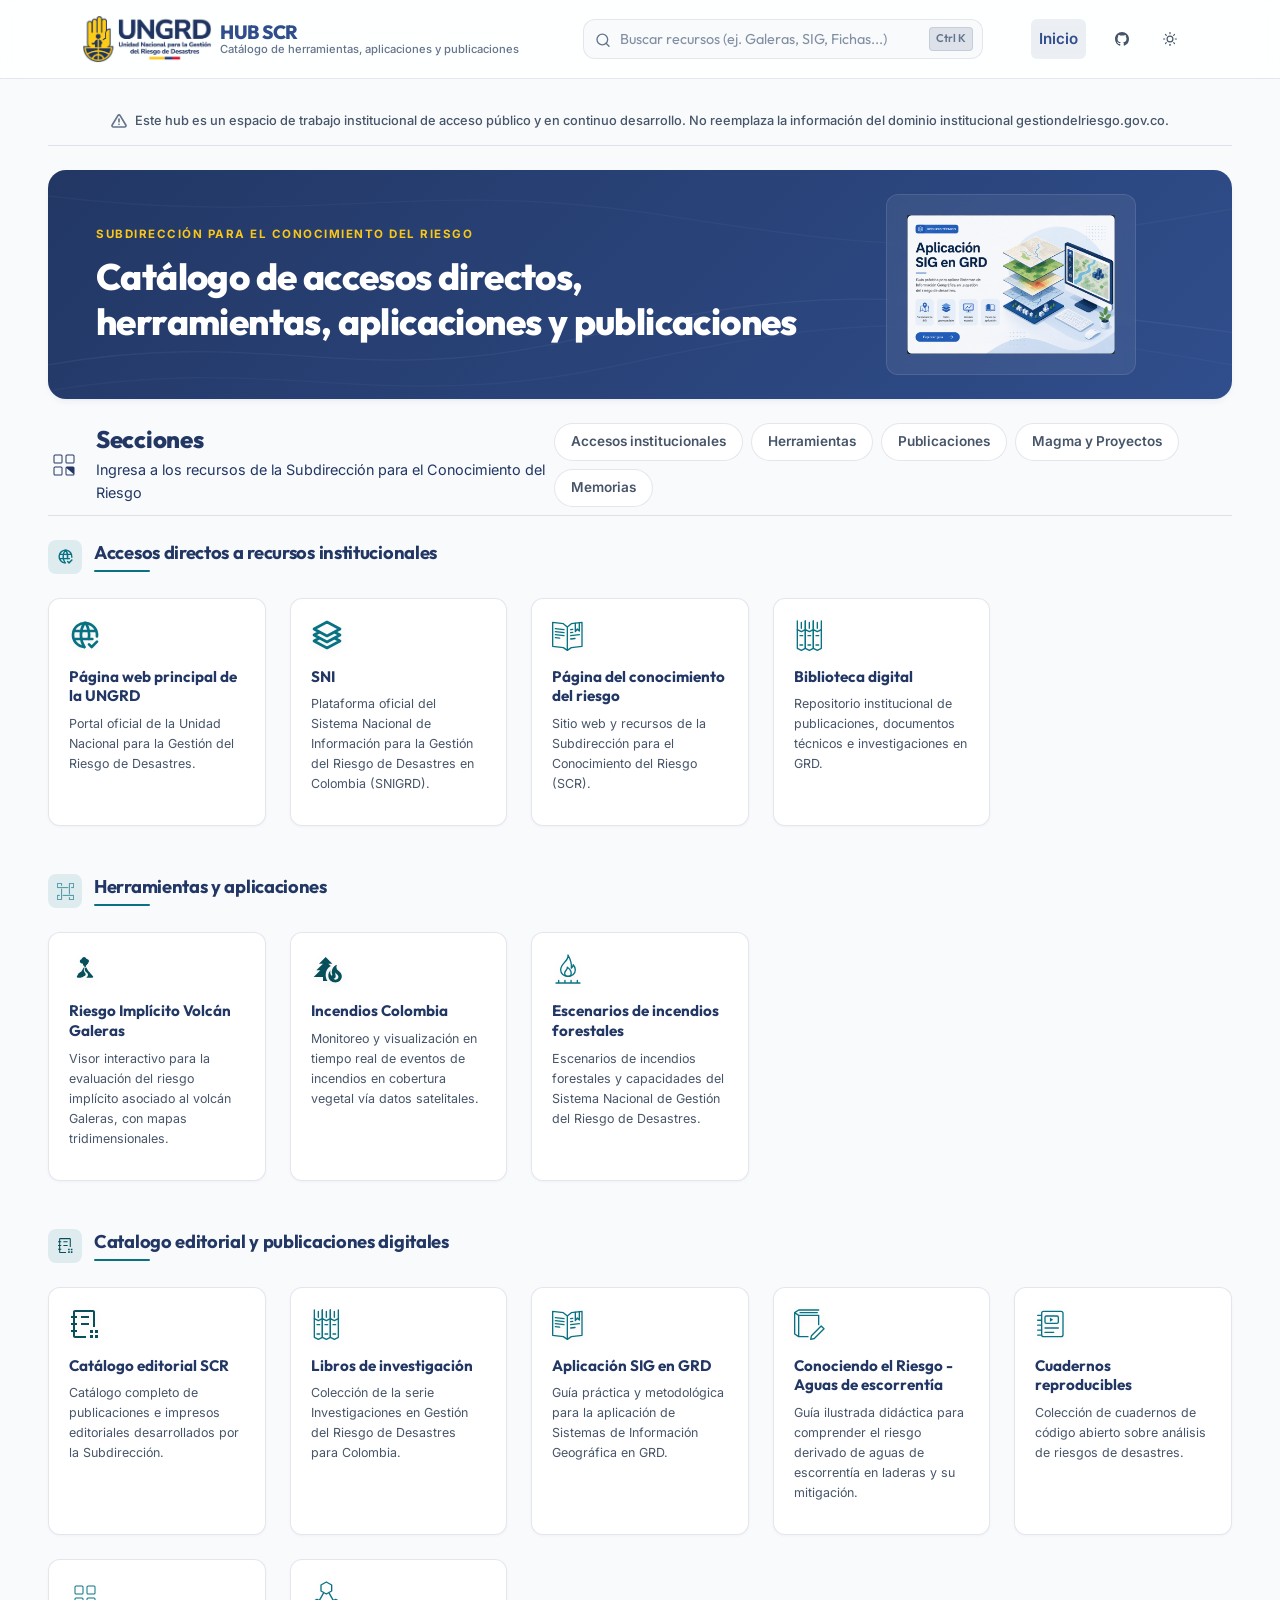
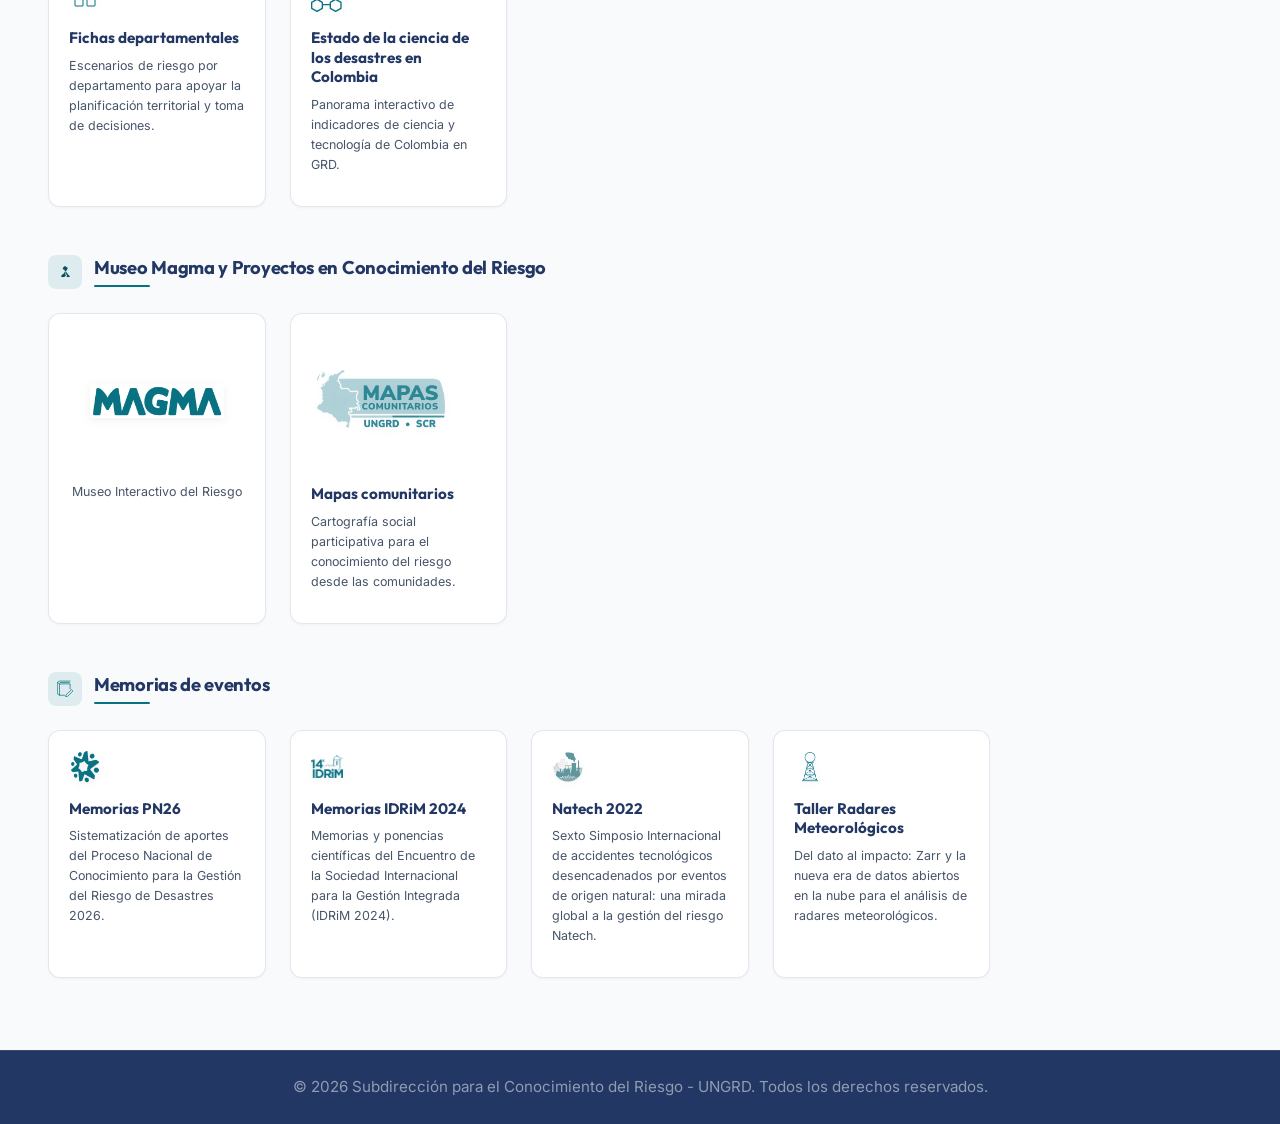
==== index.html @ 414abd1f "Agregar card de Escenarios de incendios forestales en Herramientas y aplicaciones Co-Authored-By: Cl" ====
<!DOCTYPE html>
<html lang="es" data-theme="light">

<head>
  <meta charset="UTF-8">
  <meta name="viewport" content="width=device-width, initial-scale=1.0">
  <meta http-equiv="X-UA-Compatible" content="ie=edge">

  <!-- Primary Meta Tags -->
  <title>HUB SCR - Repositorios y Herramientas digitales | UNGRD</title>
  <meta name="title" content="HUB SCR - Repositorios y Herramientas digitales | UNGRD">
  <meta name="description"
    content="Repositorios y Herramientas digitales para la Gestión del Riesgo de Desastres en Colombia. Investigaciones, herramientas geoespaciales, guías técnicas y memorias institucionales desarrolladas por la Subdirección para el Conocimiento del Riesgo.">
  <meta name="keywords"
    content="UNGRD, HUB SCR, Gestión del Riesgo, Colombia, SIG, Volcán Galeras, Incendios Colombia, Fichas Departamentales, Gestión del Riesgo de Desastres, Recursos Digitales">
  <meta name="author" content="Subdirección para el Conocimiento del Riesgo - UNGRD">
  <meta name="robots" content="index, follow">

  <!-- Open Graph / Facebook -->
  <meta property="og:type" content="website">
  <meta property="og:url" content="https://scr-ungrd.github.io/hub/">
  <meta property="og:title" content="HUB SCR - Repositorios y Herramientas digitales | UNGRD">
  <meta property="og:description"
    content="Sitio de acceso público destinado a la agrupación de repositorios de código, visores y herramientas digitales en constante evolución. Los recursos alojados en este directorio tienen un propósito estrictamente de apoyo informativo y técnico, y se encuentran en fase de desarrollo continuo por parte de la Subdirección.">
  <meta property="og:image" content="https://scr-ungrd.github.io/hub/assets/illustrations/investigaciones.png">
  <meta property="og:locale" content="es_CO">

  <!-- Twitter -->
  <meta property="twitter:card" content="summary_large_image">
  <meta property="twitter:url" content="https://scr-ungrd.github.io/hub/">
  <meta property="twitter:title" content="HUB SCR - Repositorios y Herramientas digitales | UNGRD">
  <meta property="twitter:description"
    content="Sitio de acceso público destinado a la agrupación de repositorios de código, visores y herramientas digitales en constante evolución. Los recursos alojados en este directorio tienen un propósito estrictamente de apoyo informativo y técnico, y se encuentran en fase de desarrollo continuo por parte de la Subdirección.">
  <meta property="twitter:image" content="https://scr-ungrd.github.io/hub/assets/illustrations/investigaciones.png">

  <!-- Favicons -->
  <link rel="icon" type="image/png" href="assets/logos/mano_ungrd.png">
  <link rel="apple-touch-icon" href="assets/logos/mano_ungrd.png">

  <!-- Fonts (Google Fonts) -->
  <link rel="preconnect" href="https://fonts.googleapis.com">
  <link rel="preconnect" href="https://fonts.gstatic.com" crossorigin>
  <link
    href="https://fonts.googleapis.com/css2?family=Outfit:wght@300;400;500;600;700;800;900&family=Inter:wght@300;400;500;600;700&display=swap"
    rel="stylesheet">

  <!-- Bootstrap 5.3 CSS -->
  <link href="https://cdn.jsdelivr.net/npm/bootstrap@5.3.3/dist/css/bootstrap.min.css" rel="stylesheet"
    integrity="sha384-QWTKZyjpPEjISv5WaRU9OFeRpok6YctnYmDr5pNlyT2bRjXh0JMhjY6hW+ALEwIH" crossorigin="anonymous">

  <!-- Custom CSS Modules -->
  <link rel="stylesheet" href="css/variables.css">
  <link rel="stylesheet" href="css/style.css">
  <link rel="stylesheet" href="css/animations.css">
</head>

<body>

  <!-- Skip Link for Keyboard Accessibility (WCAG 2.4.1) -->
  <a href="#main-content" class="skip-link">Saltar al contenido principal</a>

  <!-- Header (GitBook Inspired) -->
  <header class="navbar navbar-expand-lg sticky-top main-header" role="banner">
    <div class="container">
      <!-- Brand Logo & Titles -->
      <a class="navbar-brand d-flex align-items-center me-3" href="#" aria-label="Inicio HUB SCR UNGRD">
        <img src="assets/logos/Logo-UNGRD.png" alt="Logotipo Oficial UNGRD" class="header-logo me-2" loading="eager">
        <div class="brand-text d-none d-sm-block">
          <span class="hub-title d-block">HUB SCR</span>
          <span class="hub-subtitle d-block">Catálogo de herramientas, aplicaciones y publicaciones</span>
        </div>
      </a>

      <!-- Center Search Bar (Always visible on Desktop) -->
      <div class="header-search-wrapper d-none d-md-flex flex-grow-1 mx-lg-5 mx-3">
        <form class="w-100" role="search" onsubmit="event.preventDefault();">
          <div class="position-relative">
            <span class="search-icon-placeholder" aria-hidden="true">
              <svg width="16" height="16" viewBox="0 0 24 24" fill="none" stroke="currentColor" stroke-width="2"
                stroke-linecap="round" stroke-linejoin="round">
                <circle cx="11" cy="11" r="8"></circle>
                <line x1="21" y1="21" x2="16.65" y2="16.65"></line>
              </svg>
            </span>
            <input type="search" id="search-input" class="form-control search-input search-input-focus"
              placeholder="Buscar recursos (ej. Galeras, SIG, Fichas...)" aria-label="Buscar recursos en el Hub">
            <span class="search-kbd-shortcut d-none d-lg-inline-block" aria-hidden="true">Ctrl K</span>
          </div>
        </form>
      </div>

      <!-- Right Controls & Navigation Toggle -->
      <div class="d-flex align-items-center ms-auto">
        <!-- Navigation Links -->
        <nav class="d-none d-lg-flex me-3" aria-label="Navegación principal">
          <ul class="navbar-nav flex-row gap-3">
            <li class="nav-item">
              <a class="nav-link active-link" href="#" aria-current="page">Inicio</a>
            </li>
          </ul>
        </nav>

        <!-- GitHub Repository Link -->
        <a class="btn btn-header-icon me-2" href="https://github.com/scr-ungrd/hub" target="_blank" rel="noopener"
          aria-label="Ver repositorio en GitHub">
          <svg width="20" height="20" viewBox="0 0 16 16" fill="currentColor">
            <path
              d="M8 0C3.58 0 0 3.58 0 8c0 3.54 2.29 6.53 5.47 7.59.4.07.55-.17.55-.38 0-.19-.01-.82-.01-1.49-2.01.37-2.53-.49-2.69-.94-.09-.23-.48-.94-.82-1.13-.28-.15-.68-.52-.01-.53.63-.01 1.08.58 1.23.82.72 1.21 1.87.87 2.33.66.07-.52.28-.87.51-1.07-1.78-.2-3.64-.89-3.64-3.95 0-.87.31-1.59.82-2.15-.08-.2-.36-1.02.08-2.12 0 0 .67-.21 2.2.82.64-.18 1.32-.27 2-.27.68 0 1.36.09 2 .27 1.53-1.04 2.2-.82 2.2-.82.44 1.1.16 1.92.08 2.12.51.56.82 1.27.82 2.15 0 3.07-1.87 3.75-3.65 3.95.29.25.54.73.54 1.48 0 1.07-.01 1.93-.01 2.2 0 .21.15.46.55.38A8.013 8.013 0 0 0 16 8c0-4.42-3.58-8-8-8z">
            </path>
          </svg>
        </a>

        <!-- Dark Mode Toggle -->
        <button class="btn btn-header-icon me-2" id="theme-toggle-btn" aria-label="Cambiar tema de color">
          <!-- Light Mode Icon (Sun) -->
          <svg width="20" height="20" viewBox="0 0 24 24" fill="none" stroke="currentColor" stroke-width="2"
            stroke-linecap="round" stroke-linejoin="round" class="theme-icon-sun">
            <circle cx="12" cy="12" r="5"></circle>
            <line x1="12" y1="1" x2="12" y2="3"></line>
            <line x1="12" y1="21" x2="12" y2="23"></line>
            <line x1="4.22" y1="4.22" x2="5.64" y2="5.64"></line>
            <line x1="18.36" y1="18.36" x2="19.78" y2="19.78"></line>
            <line x1="1" y1="12" x2="3" y2="12"></line>
            <line x1="21" y1="12" x2="23" y2="12"></line>
            <line x1="4.22" y1="19.78" x2="5.64" y2="18.36"></line>
            <line x1="18.36" y1="5.64" x2="19.78" y2="4.22"></line>
          </svg>
          <!-- Dark Mode Icon (Moon) -->
          <svg width="20" height="20" viewBox="0 0 24 24" fill="none" stroke="currentColor" stroke-width="2"
            stroke-linecap="round" stroke-linejoin="round" class="theme-icon-moon d-none">
            <path d="M21 12.79A9 9 0 1 1 11.21 3 7 7 0 0 0 21 12.79z"></path>
          </svg>
        </button>

        <!-- Search button for mobile -->
        <button class="btn btn-header-icon d-md-none me-2" id="mobile-search-btn" aria-label="Buscar en el sitio">
          <svg width="20" height="20" viewBox="0 0 24 24" fill="none" stroke="currentColor" stroke-width="2"
            stroke-linecap="round" stroke-linejoin="round">
            <circle cx="11" cy="11" r="8"></circle>
            <line x1="21" y1="21" x2="16.65" y2="16.65"></line>
          </svg>
        </button>
      </div>
    </div>

    <!-- Mobile Search Dropdown Form (Expandable) -->
    <div class="w-100 d-md-none p-2 border-top bg-card shadow-sm mobile-search-container d-none" id="mobile-search-bar">
      <form role="search" onsubmit="event.preventDefault();">
        <div class="position-relative">
          <input type="search" id="search-input-mobile" class="form-control" placeholder="Buscar recursos..."
            aria-label="Buscar recursos en el Hub (móvil)">
        </div>
      </form>
    </div>
  </header>

  <!-- Main Content -->
  <main id="main-content" class="container-fluid py-4 px-md-5 px-3" role="main">

    <!-- Top Warning Disclaimer Alert (Single sentence at top) -->
    <div class="alert alert-warning-top animate-fade-in mb-4" role="region"
      aria-label="Aviso de desarrollo institucional">
      <div class="d-flex align-items-center justify-content-center text-center">
        <svg class="me-2 flex-shrink-0" width="16" height="16" viewBox="0 0 24 24" fill="none"
          stroke="currentColor" stroke-width="2.5" stroke-linecap="round" stroke-linejoin="round">
          <path d="M10.29 3.86L1.82 18a2 2 0 0 0 1.71 3h16.94a2 2 0 0 0 1.71-3L13.71 3.86a2 2 0 0 0-3.42 0z"></path>
          <line x1="12" y1="9" x2="12" y2="13"></line>
          <line x1="12" y1="17" x2="12.01" y2="17"></line>
        </svg>
        <span>Este hub es un espacio de trabajo institucional de acceso público y en continuo desarrollo. No reemplaza la información del dominio institucional gestiondelriesgo.gov.co.</span>
      </div>
    </div>

    <!-- Hero Banner Section -->
    <section class="hero-banner animate-fade-in" aria-labelledby="hero-title">
      <svg class="hero-pattern" viewBox="0 0 1344 352" preserveAspectRatio="none" xmlns="http://www.w3.org/2000/svg" aria-hidden="true">
        <path d="M0 300 C 250 240, 350 340, 600 260 S 950 180, 1344 250" stroke="rgba(255,255,255,0.10)" stroke-width="2" fill="none"/>
        <path d="M0 340 C 260 280, 380 380, 650 300 S 1000 220, 1344 300" stroke="rgba(255,255,255,0.07)" stroke-width="2" fill="none"/>
        <path d="M0 40 C 300 90, 420 10, 700 70 S 1050 130, 1344 60" stroke="rgba(255,255,255,0.07)" stroke-width="2" fill="none"/>
      </svg>
      <div class="row align-items-center py-4 px-3 px-md-5">
        <div class="col-lg-8 col-md-12 text-white">
          <p class="hero-eyebrow">Subdirección para el Conocimiento del Riesgo</p>
          <h1 class="hero-title" id="hero-title">Catálogo de accesos directos, herramientas, aplicaciones y publicaciones</h1>
        </div>
        <div class="col-lg-4 d-none d-lg-flex justify-content-center">
          <div class="hero-ill-container">
            <img src="assets/illustrations/sig.png" alt="Representación de Capas de Información Geográfica"
              class="hero-ill img-fluid" loading="eager">
          </div>
        </div>
      </div>
    </section>

    <!-- Search Status Alert (Shows when filtering results) -->
    <section aria-live="polite" id="search-status-section" class="mt-4 d-none">
      <div class="alert alert-info d-flex align-items-center justify-content-between" role="status">
        <span id="search-results-text">Buscando recursos...</span>
        <button class="btn btn-sm btn-outline-secondary" id="btn-clear-search">Limpiar búsqueda</button>
      </div>
    </section>

    <!-- Main Modules Section (SNI Inspired Layout) -->
    <section class="resource-section animate-fade-in delay-100 mt-4" id="modulos" aria-labelledby="sec-modulos-title">

      <!-- Section Header -->
      <div class="d-flex flex-column flex-md-row align-items-md-center justify-content-between mb-4 pb-2 border-bottom">
        <div class="d-flex align-items-center mb-3 mb-md-0">
          <span class="section-icon-badge text-primary-color me-3" aria-hidden="true">
            <svg width="32" height="32" viewBox="0 0 256 256" fill="currentColor">
              <path
                d="M104 44H56a12 12 0 0 0-12 12v48a12 12 0 0 0 12 12h48a12 12 0 0 0 12-12V56a12 12 0 0 0-12-12Zm4 60a4 4 0 0 1-4 4H56a4 4 0 0 1-4-4V56a4 4 0 0 1 4-4h48a4 4 0 0 1 4 4Zm92-60h-48a12 12 0 0 0-12 12v48a12 12 0 0 0 12 12h48a12 12 0 0 0 12-12V56a12 12 0 0 0-12-12Zm4 60a4 4 0 0 1-4 4h-48a4 4 0 0 1-4-4V56a4 4 0 0 1 4-4h48a4 4 0 0 1 4 4Zm-100 36H56a12 12 0 0 0-12 12v48a12 12 0 0 0 12 12h48a12 12 0 0 0 12-12v-48a12 12 0 0 0-12-12Zm4 60a4 4 0 0 1-4 4H56a4 4 0 0 1-4-4v-48a4 4 0 0 1 4-4h48a4 4 0 0 1 4 4Zm92-60h-48a12 12 0 0 0-12 12v48a12 12 0 0 0 12 12h48a12 12 0 0 0 12-12v-48a12 12 0 0 0-12-12Zm4 60a4 4 0 0 1-4 4h-48a4 4 0 0 1-4-4v-48a4 4 0 0 1 4 4Z" />
            </svg>
          </span>
          <div>
            <h2 class="section-title h4 mb-1" id="sec-modulos-title">Secciones</h2>
            <p class="section-description mb-0">Ingresa a los recursos de la Subdirección para el
              Conocimiento del Riesgo</p>
          </div>
        </div>

        <!-- Category Filter Pills -->
        <div class="filter-container" role="tablist" aria-label="Filtrar por categoría">
          <button class="filter-btn" data-filter="accesos" role="tab" aria-selected="false">Accesos institucionales</button>
          <button class="filter-btn" data-filter="herramientas" role="tab" aria-selected="false">Herramientas</button>
          <button class="filter-btn" data-filter="publicaciones" role="tab" aria-selected="false">Publicaciones</button>
          <button class="filter-btn" data-filter="magma" role="tab" aria-selected="false">Magma y Proyectos</button>
          <button class="filter-btn" data-filter="memorias" role="tab" aria-selected="false">Memorias</button>
        </div>
      </div>

      <!-- CATEGORY 1: Accesos directos a recursos institucionales -->
      <div class="category-block mb-5" data-category-block="accesos">
        <div class="category-header mb-4">
          <div class="category-icon-badge">
            <img src="assets/svg/world-check.svg" alt="" width="17" height="17">
          </div>
          <div>
            <h3 class="category-title h4 mb-0">Accesos directos a recursos institucionales</h3>
            <div class="category-divider-line"></div>
          </div>
        </div>
        <div class="row g-4 row-cols-1 row-cols-md-3 row-cols-lg-4 row-cols-xl-5">

          <!-- CARD: Web Principal UNGRD -->
          <div class="col resource-card-item" data-category="accesos"
            data-search-terms="pagina web principal ungrd portal oficial unidad nacional gestion del riesgo desastres colombia">
            <a class="resource-card" href="https://portal.gestiondelriesgo.gov.co" target="_blank" rel="noopener" aria-label="Ingresar al portal web de la UNGRD en una nueva pestaña">
              <div class="card-icon-centered">
                <img src="assets/svg/world-check.svg" alt="Ícono Página web principal de la UNGRD" class="card-svg-icon"
                  loading="lazy">
              </div>
              <div class="card-body-content">
                <h4 class="card-resource-title">Página web principal de la UNGRD</h4>
                <p class="card-resource-text">
                  Portal oficial de la Unidad Nacional para la Gestión del Riesgo de Desastres.
                </p>
              </div>
            </a>
          </div>

          <!-- CARD: SNI -->
          <div class="col resource-card-item" data-category="accesos"
            data-search-terms="sni sistema nacional informacion gestion del riesgo ungrd portal oficial snigrd">
            <a class="resource-card" href="https://sni.gestiondelriesgo.gov.co" target="_blank" rel="noopener" aria-label="Ingresar al portal oficial SNI en una nueva pestaña">
              <div class="card-icon-centered">
                <img src="assets/svg/square-3-stack-3d.svg" alt="Ícono Sistema Nacional SNI" class="card-svg-icon"
                  loading="lazy">
              </div>
              <div class="card-body-content">
                <h4 class="card-resource-title">SNI</h4>
                <p class="card-resource-text">
                  Plataforma oficial del Sistema Nacional de Información para la Gestión del Riesgo de Desastres en
                  Colombia (SNIGRD).
                </p>
              </div>
            </a>
          </div>

          <!-- CARD: Página Subdirección para el Conocimiento del Riesgo -->
          <div class="col resource-card-item" data-category="accesos"
            data-search-terms="pagina del conocimiento del riesgo subdireccion scr ungrd portal google sites inicio">
            <a class="resource-card" href="https://sites.google.com/gestiondelriesgo.gov.co/scr/inicio" target="_blank" rel="noopener" aria-label="Ingresar a la página del Conocimiento del Riesgo en una nueva pestaña">
              <div class="card-icon-centered">
                <img src="assets/svg/book-open-bookmark-3.svg" alt="Ícono Página web de la Subdirección para el Conocimiento del Riesgo"
                  class="card-svg-icon" loading="lazy">
              </div>
              <div class="card-body-content">
                <h4 class="card-resource-title">Página del conocimiento del riesgo</h4>
                <p class="card-resource-text">
                  Sitio web y recursos de la Subdirección para el Conocimiento del Riesgo (SCR).
                </p>
              </div>
            </a>
          </div>

          <!-- CARD: Biblioteca digital UNGRD -->
          <div class="col resource-card-item" data-category="accesos"
            data-search-terms="biblioteca digital repositorio ungrd publicaciones documentos tecnicos investigaciones">
            <a class="resource-card" href="http://repositorio.gestiondelriesgo.gov.co" target="_blank" rel="noopener" aria-label="Ingresar a la Biblioteca Digital en una nueva pestaña">
              <div class="card-icon-centered">
                <img src="assets/svg/book-encyclopedia-1.svg" alt="Ícono Biblioteca digital" class="card-svg-icon"
                  loading="lazy">
              </div>
              <div class="card-body-content">
                <h4 class="card-resource-title">Biblioteca digital</h4>
                <p class="card-resource-text">
                  Repositorio institucional de publicaciones, documentos técnicos e investigaciones en GRD.
                </p>
              </div>
            </a>
          </div>

        </div>
      </div>

      <!-- CATEGORY 2: Herramientas y aplicaciones -->
      <div class="category-block mb-5" data-category-block="herramientas">
        <div class="category-header mb-4">
          <div class="category-icon-badge">
            <img src="assets/svg/command-2.svg" alt="" width="17" height="17">
          </div>
          <div>
            <h3 class="category-title h4 mb-0">Herramientas y aplicaciones</h3>
            <div class="category-divider-line"></div>
          </div>
        </div>
        <div class="row g-4 row-cols-1 row-cols-md-3 row-cols-lg-4 row-cols-xl-5">

          <!-- CARD: Riesgos de los volcanes -->
          <div class="col resource-card-item" data-category="herramientas"
            data-search-terms="riesgos de los volcanes galeras volcan riesgo implicito visor geografico mapas 3d">
            <a class="resource-card" href="https://scr-ungrd.github.io/visor-riesgoimplicito-volcangaleras/" target="_blank" rel="noopener" aria-label="Abrir visor de Riesgo Implícito Volcán Galeras en una nueva pestaña">
              <div class="card-icon-centered">
                <img src="assets/svg/volcano.svg" alt="Ícono Riesgos de los volcanes" class="card-svg-icon"
                  loading="lazy">
              </div>
              <div class="card-body-content">
                <h4 class="card-resource-title">Riesgo Implícito Volcán Galeras</h4>
                <p class="card-resource-text">
                  Visor interactivo para la evaluación del riesgo implícito asociado al volcán Galeras, con mapas
                  tridimensionales.
                </p>
              </div>
            </a>
          </div>

          <!-- CARD: Incendios -->
          <div class="col resource-card-item" data-category="herramientas"
            data-search-terms="incendios colombia monitoreo focos termicos cobertura vegetal satelital active fire wfs">
            <a class="resource-card" href="https://incendios-colombia-wfs.streamlit.app/" target="_blank" rel="noopener" aria-label="Abrir aplicación de Monitoreo de Incendios en una nueva pestaña">
              <div class="card-icon-centered">
                <img src="assets/svg/pine-tree-fire.svg" alt="Ícono Incendios Colombia" class="card-svg-icon"
                  loading="lazy">
              </div>
              <div class="card-body-content">
                <h4 class="card-resource-title">Incendios Colombia</h4>
                <p class="card-resource-text">
                  Monitoreo y visualización en tiempo real de eventos de incendios en cobertura vegetal vía datos
                  satelitales.
                </p>
              </div>
            </a>
          </div>

          <!-- CARD: Escenarios de incendios forestales -->
          <div class="col resource-card-item" data-category="herramientas"
            data-search-terms="escenarios incendios forestales capacidades sngrd amenaza nivel de riesgo municipios fenomeno el nino cobertura vegetal visor">
            <a class="resource-card" href="https://scr-ungrd.github.io/escenarios-incendios-sngrd/" target="_blank" rel="noopener" aria-label="Abrir Escenarios de incendios forestales y capacidades del SNGRD en una nueva pestaña">
              <div class="card-icon-centered">
                <img src="assets/svg/fire-scenarios.svg" alt="Ícono Escenarios de incendios forestales" class="card-svg-icon"
                  loading="lazy">
              </div>
              <div class="card-body-content">
                <h4 class="card-resource-title">Escenarios de incendios forestales</h4>
                <p class="card-resource-text">
                  Escenarios de incendios forestales y capacidades del Sistema Nacional de Gestión del Riesgo de
                  Desastres.
                </p>
              </div>
            </a>
          </div>

        </div>
      </div>

      <!-- CATEGORY 3: Publicaciones digitales -->
      <div class="category-block mb-5" data-category-block="publicaciones">
        <div class="category-header mb-4">
          <div class="category-icon-badge">
            <img src="assets/svg/ibm-knowledge-catalog.svg" alt="" width="17" height="17">
          </div>
          <div>
            <h3 class="category-title h4 mb-0">Catalogo editorial y publicaciones digitales</h3>
            <div class="category-divider-line"></div>
          </div>
        </div>
        <div class="row g-4 row-cols-1 row-cols-md-3 row-cols-lg-4 row-cols-xl-5">

          <!-- CARD: Catálogo editorial -->
          <div class="col resource-card-item" data-category="catalogo"
            data-search-terms="catalogo editorial publicaciones libros impresos publicaciones scr ungrd repositorio">
            <a class="resource-card" href="https://scr-ungrd.github.io/catalogo-publicaciones/" target="_blank" rel="noopener" aria-label="Ver catálogo editorial en una nueva pestaña">
              <div class="card-icon-centered">
                <img src="assets/svg/ibm-knowledge-catalog.svg" alt="Ícono Catálogo editorial" class="card-svg-icon"
                  loading="lazy">
              </div>
              <div class="card-body-content">
                <h4 class="card-resource-title">Catálogo editorial SCR</h4>
                <p class="card-resource-text">
                  Catálogo completo de publicaciones e impresos editoriales desarrollados por la Subdirección.
                </p>
              </div>
            </a>
          </div>

          <!-- CARD: Libros de investigaciones en GRD -->
          <div class="col resource-card-item" data-category="publicaciones"
            data-search-terms="libros de investigacion biblioteca ciencia estudios amenazas vulnerabilidad colombia grd">
            <a class="resource-card" href="https://scr-ungrd.github.io/investigaciones-grd-colombia/" target="_blank" rel="noopener" aria-label="Explorar publicaciones e investigaciones GRD en una nueva pestaña">
              <div class="card-icon-centered">
                <img src="assets/svg/book-encyclopedia-1.svg" alt="Ícono Libros de investigación" class="card-svg-icon"
                  loading="lazy">
              </div>
              <div class="card-body-content">
                <h4 class="card-resource-title">Libros de investigación</h4>
                <p class="card-resource-text">
                  Colección de la serie Investigaciones en Gestión del Riesgo de Desastres para Colombia.
                </p>
              </div>
            </a>
          </div>


          <!-- CARD: Aplicaciones SIG -->
          <div class="col resource-card-item" data-category="publicaciones"
            data-search-terms="aplicaciones sig grd sistemas informacion geografica mapas capas guias tecnicas qgis arcgis">
            <a class="resource-card" href="https://scr-ungrd.github.io/aplicacion-sig-grd/" target="_blank" rel="noopener" aria-label="Abrir guía de Aplicación SIG en GRD en una nueva pestaña">
              <div class="card-icon-centered">
                <img src="assets/svg/book-open-bookmark-3.svg" alt="Ícono Aplicaciones SIG" class="card-svg-icon"
                  loading="lazy">
              </div>
              <div class="card-body-content">
                <h4 class="card-resource-title">Aplicación SIG en GRD</h4>
                <p class="card-resource-text">
                  Guía práctica y metodológica para la aplicación de Sistemas de Información Geográfica en GRD.
                </p>
              </div>
            </a>
          </div>

          <!-- CARD: Conociendo ... -->
          <div class="col resource-card-item" data-category="publicaciones"
            data-search-terms="conociendo el riesgo aguas escorrentia lluvias escorrentias laderas viviendas guia ciudadana">
            <a class="resource-card" href="https://scr-ungrd.github.io/conociendo-el-riesgo-aguas-escorrentia/" target="_blank" rel="noopener" aria-label="Explorar guía ciudadana de aguas de escorrentía en una nueva pestaña">
              <div class="card-icon-centered">
                <img src="assets/svg/book-pencil.svg" alt="Ícono Conociendo el Riesgo" class="card-svg-icon"
                  loading="lazy">
              </div>
              <div class="card-body-content">
                <h4 class="card-resource-title">Conociendo el Riesgo - Aguas de escorrentía</h4>
                <p class="card-resource-text">
                  Guía ilustrada didáctica para comprender el riesgo derivado de aguas de escorrentía en laderas y su
                  mitigación.
                </p>
              </div>
            </a>
          </div>

          <!-- CARD: Cuadernos reproducibles -->
          <div class="col resource-card-item" data-category="publicaciones"
            data-search-terms="cuadernos reproducibles reproducibilidad jupyter notebooks codigo abierto ciencia datos investigacion">
            <a class="resource-card" href="https://scr-ungrd.github.io/cuadernos-reproducibles/" target="_blank" rel="noopener" aria-label="Explorar cuadernos reproducibles en una nueva pestaña">
              <div class="card-icon-centered">
                <img src="assets/svg/notebook-play.svg" alt="Ícono Cuadernos reproducibles" class="card-svg-icon"
                  loading="lazy">
              </div>
              <div class="card-body-content">
                <h4 class="card-resource-title">Cuadernos reproducibles</h4>
                <p class="card-resource-text">
                  Colección de cuadernos de código abierto sobre análisis de riesgos de desastres.
                </p>
              </div>
            </a>
          </div>

          <!-- CARD: Fichas departamentales de caracterización de escenarios -->
          <div class="col resource-card-item" data-category="publicaciones"
            data-search-terms="fichas departamentales escenarios riesgo planificacion departamentos colombia">
            <a class="resource-card" href="https://scr-ungrd.github.io/fichas-departamentales-escenarios-riesgo/" target="_blank" rel="noopener" aria-label="Consultar fichas departamentales en una nueva pestaña">
              <div class="card-icon-centered">
                <img src="assets/svg/squares-four-thin.svg" alt="Ícono Fichas departamentales" class="card-svg-icon"
                  loading="lazy">
              </div>
              <div class="card-body-content">
                <h4 class="card-resource-title">Fichas departamentales</h4>
                <p class="card-resource-text">
                  Escenarios de riesgo por departamento para apoyar la planificación territorial y toma de
                  decisiones.
                </p>
              </div>
            </a>
          </div>

          <!-- CARD: Estrategia -->
          <div class="col resource-card-item" data-category="publicaciones"
            data-search-terms="estrategia nacional ciencia tecnologia innovacion lineamientos politicas publicas cti grd">
            <a class="resource-card" href="https://scr-ungrd.github.io/estado-ctei-grd-colombia/" target="_blank" rel="noopener" aria-label="Consultar documento de Estrategia Nacional de Ciencia en una nueva pestaña">
              <div class="card-icon-centered">
                <img src="assets/svg/flowchart-3.svg" alt="Ícono Estrategia Nacional de Ciencia" class="card-svg-icon"
                  loading="lazy">
              </div>
              <div class="card-body-content">
                <h4 class="card-resource-title">Estado de la ciencia de los desastres en Colombia</h4>
                <p class="card-resource-text">
                  Panorama interactivo de indicadores de ciencia y tecnología de Colombia en GRD.
                </p>
              </div>
            </a>
          </div>

        </div>
      </div>

      <!-- CATEGORY 4: Museo Magma y Proyectos en Conocimiento del Riesgo -->
      <div class="category-block mb-5" data-category-block="magma">
        <div class="category-header mb-4">
          <div class="category-icon-badge">
            <img src="assets/svg/volcano.svg" alt="" width="17" height="17">
          </div>
          <div>
            <h3 class="category-title h4 mb-0">Museo Magma y Proyectos en Conocimiento del Riesgo</h3>
            <div class="category-divider-line"></div>
          </div>
        </div>
        <div class="row g-4 row-cols-1 row-cols-md-3 row-cols-lg-4 row-cols-xl-5">

          <!-- CARD: Magma -->
          <div class="col resource-card-item" data-category="magma"
            data-search-terms="magma museo interactivo del riesgo proyectos portal gestion riesgo">
            <a class="resource-card resource-card--brand" href="https://portal.gestiondelriesgo.gov.co/magma/" target="_blank" rel="noopener" aria-label="Abrir portal Magma en una nueva pestaña">
              <div class="card-icon-centered">
                <img src="assets/logos/magma-logo-teal.png" alt="Logotipo Magma" class="card-svg-icon card-svg-icon-magma"
                  loading="lazy">
              </div>
              <div class="card-body-content">
                <p class="card-resource-text">
                  Museo Interactivo del Riesgo
                </p>
              </div>
            </a>
          </div>

          <!-- CARD: Mapas comunitarios -->
          <div class="col resource-card-item" data-category="magma"
            data-search-terms="mapas comunitarios cartografia social comunidades territorio participacion ungrd scr">
            <a class="resource-card" href="https://sites.google.com/gestiondelriesgo.gov.co/mapascomunitarios" target="_blank" rel="noopener" aria-label="Ingresar a Mapas Comunitarios en una nueva pestaña">
              <div class="card-icon-centered">
                <img src="assets/logos/mapas-comunitarios-teal.png" alt="Logotipo Mapas Comunitarios" class="card-svg-icon card-svg-icon-magma"
                  loading="lazy">
              </div>
              <div class="card-body-content">
                <h4 class="card-resource-title">Mapas comunitarios</h4>
                <p class="card-resource-text">
                  Cartografía social participativa para el conocimiento del riesgo desde las comunidades.
                </p>
              </div>
            </a>
          </div>

        </div>
      </div>

      <!-- CATEGORY 5: Memorias de eventos -->
      <div class="category-block mb-5" data-category-block="memorias">
        <div class="category-header mb-4">
          <div class="category-icon-badge">
            <img src="assets/svg/book-pencil.svg" alt="" width="17" height="17">
          </div>
          <div>
            <h3 class="category-title h4 mb-0">Memorias de eventos</h3>
            <div class="category-divider-line"></div>
          </div>
        </div>
        <div class="row g-4 row-cols-1 row-cols-md-3 row-cols-lg-4 row-cols-xl-5">

          <!-- CARD: Memorias PN26 -->
          <div class="col resource-card-item" data-category="memorias"
            data-search-terms="memorias pn26 proceso nacional de conocimiento encuentros eventos 2026 ungrd">
            <a class="resource-card" href="https://scr-ungrd.github.io/memorias-pn26/" target="_blank" rel="noopener" aria-label="Ver memorias del Proceso Nacional PN26 en una nueva pestaña">
              <div class="card-icon-centered">
                <img src="assets/logos/pn26-teal.png" alt="Logotipo Plataforma Nacional PN26" class="card-svg-icon"
                  loading="lazy">
              </div>
              <div class="card-body-content">
                <h4 class="card-resource-title">Memorias PN26</h4>
                <p class="card-resource-text">
                  Sistematización de aportes del Proceso Nacional de Conocimiento para la Gestión del Riesgo de
                  Desastres 2026.
                </p>
              </div>
            </a>
          </div>

          <!-- CARD: Memorias IDRiM 2024 -->
          <div class="col resource-card-item" data-category="memorias"
            data-search-terms="memorias idrim 2024 colombia sociedad internacional integracion gestion riesgo de desastres encuentro cientifico">
            <a class="resource-card" href="https://scr-ungrd.github.io/memorias-idrim-2024-colombia/" target="_blank" rel="noopener" aria-label="Ver memorias del encuentro internacional IDRiM en una nueva pestaña">
              <div class="card-icon-centered">
                <img src="assets/logos/idrim-teal.png" alt="Logotipo 14° IDRiM 2024" class="card-svg-icon"
                  loading="lazy">
              </div>
              <div class="card-body-content">
                <h4 class="card-resource-title">Memorias IDRiM 2024</h4>
                <p class="card-resource-text">
                  Memorias y ponencias científicas del Encuentro de la Sociedad Internacional para la Gestión Integrada
                  (IDRiM 2024).
                </p>
              </div>
            </a>
          </div>

          <!-- CARD: Natech 2022 -->
          <div class="col resource-card-item" data-category="memorias"
            data-search-terms="natech 2022 accidentes tecnologicos simposio internacional eventos naturales gestion riesgo">
            <a class="resource-card" href="http://repositorio.gestiondelriesgo.gov.co/handle/20.500.11762/39100" target="_blank" rel="noopener" aria-label="Ver memorias del Sexto Simposio Internacional Natech 2022 en una nueva pestaña">
              <div class="card-icon-centered">
                <img src="assets/logos/natech-teal.png" alt="Logotipo Natech 2022" class="card-svg-icon"
                  loading="lazy">
              </div>
              <div class="card-body-content">
                <h4 class="card-resource-title">Natech 2022</h4>
                <p class="card-resource-text">
                  Sexto Simposio Internacional de accidentes tecnológicos desencadenados por eventos de origen
                  natural: una mirada global a la gestión del riesgo Natech.
                </p>
              </div>
            </a>
          </div>

          <!-- CARD: Taller Radares Meteorológicos -->
          <div class="col resource-card-item" data-category="memorias"
            data-search-terms="taller radares meteorologicos zarr datos abiertos nube xarray xradar python gestion del riesgo">
            <a class="resource-card" href="https://scr-ungrd.github.io/taller-radares/" target="_blank" rel="noopener" aria-label="Ver memorias del Taller Radares Meteorológicos en una nueva pestaña">
              <div class="card-icon-centered">
                <img src="assets/logos/radares-teal.png" alt="Logotipo Taller Radares Meteorológicos" class="card-svg-icon"
                  loading="lazy">
              </div>
              <div class="card-body-content">
                <h4 class="card-resource-title">Taller Radares Meteorológicos</h4>
                <p class="card-resource-text">
                  Del dato al impacto: Zarr y la nueva era de datos abiertos en la nube para el análisis de radares
                  meteorológicos.
                </p>
              </div>
            </a>
          </div>

        </div>
      </div>

    </section>



  </main>

  <!-- Complete Footer -->
  <footer class="main-footer pt-4 pb-4" role="contentinfo">
    <div class="container-fluid px-md-5 px-3">
      <div class="row align-items-center">
        <div class="col-12 text-center">
          <p class="footer-text font-size-xs opacity-50 mb-0">
            &copy; 2026 Subdirección para el Conocimiento del Riesgo - UNGRD. Todos los derechos reservados.
          </p>
        </div>
      </div>
    </div>
  </footer>

  <!-- Bootstrap 5.3 Bundle JS with Popper -->
  <script src="https://cdn.jsdelivr.net/npm/bootstrap@5.3.3/dist/js/bootstrap.bundle.min.js"
    integrity="sha384-YvpcrYf0tY3lHB60NNkmXc5s9fDVZLESaAA55NDzOxhy9GkcIdslK1eN7N6jIeHz"
    crossorigin="anonymous"></script>

  <!-- Custom logic JS -->
  <script src="js/main.js"></script>
</body>

</html>
---- css/variables.css ----
/* System Design Variables - HUB SCR */

:root {
  /* Corporate Colors (from aplicacion-sig-grd) */
  --color-primary: #223764;       /* Brand Dark Blue */
  --color-primary-light: #304e8c; /* Interactive Blue */
  --color-primary-rgb: 34, 55, 100;
  --color-accent: #FAC718;        /* Official Yellow */
  --color-accent-hover: #e0b215;
  --color-accent-rgb: 250, 199, 24;
  --color-teal: #087283;          /* Category/icon accent (already used in card icons) */
  --color-teal-rgb: 8, 114, 131;

  /* Neutrals (Light Mode / Default) */
  --bg-main: #f8fafc;             /* Slate 50 */
  --bg-card: #ffffff;
  --bg-hero: linear-gradient(135deg, #223764 0%, #304e8c 100%);
  --bg-header: rgba(255, 255, 255, 0.85);
  
  --text-main: #223764;           /* Slate 900 / Brand dark blue */
  --text-muted: #475569;          /* Slate 600 */
  --text-light: #64748b;          /* Slate 500 */
  --text-on-primary: #ffffff;
  
  --border-color: rgba(34, 55, 100, 0.12); /* Faint brand blue border instead of dark borders */
  --border-focus: #FAC718;        /* Yellow focus */

  /* Shadows (Notion + GitBook Inspired) */
  --shadow-sm: 0 1px 3px 0 rgba(34, 55, 100, 0.04);
  --shadow-md: 0 4px 6px -1px rgba(34, 55, 100, 0.05), 0 2px 4px -2px rgba(34, 55, 100, 0.05);
  --shadow-lg: 0 10px 15px -3px rgba(34, 55, 100, 0.06), 0 4px 6px -4px rgba(34, 55, 100, 0.06);
  --shadow-hover: 0 20px 25px -5px rgba(250, 199, 24, 0.15), 0 8px 10px -6px rgba(250, 199, 24, 0.15);

  /* Fonts */
  --font-primary: 'Outfit', 'Inter', -apple-system, BlinkMacSystemFont, "Segoe UI", Roboto, sans-serif;
  --font-secondary: 'Inter', -apple-system, BlinkMacSystemFont, "Segoe UI", Roboto, sans-serif;
  --font-size-base: 1rem;
  --line-height-base: 1.6;

  /* Radius */
  --radius-sm: 6px;
  --radius-md: 12px;
  --radius-lg: 18px;

  /* Transitions */
  --transition-smooth: all 0.3s cubic-bezier(0.4, 0, 0.2, 1);
  --transition-fast: all 0.15s ease;

  /* Accessibility Defaults */
  --accessibility-font-scale: 1;
}

/* Dark Mode Theme */
[data-theme="dark"] {
  --bg-main: #0b1329;             /* Very dark blue-gray */
  --bg-card: #152238;             /* Dark blue-gray card */
  --bg-hero: linear-gradient(135deg, #050d1d 0%, #0f1c3f 100%);
  --bg-header: rgba(21, 34, 56, 0.85);

  --text-main: #f1f5f9;           /* Slate 100 */
  --text-muted: #cbd5e1;          /* Slate 300 */
  --text-light: #94a3b8;          /* Slate 400 */

  --border-color: #2e3f5d;        /* Muted border */
  --border-focus: #60a5fa;
  --color-teal: #0d9488;

  --shadow-sm: 0 1px 2px 0 rgba(0, 0, 0, 0.3);
  --shadow-md: 0 4px 6px -1px rgba(0, 0, 0, 0.3), 0 2px 4px -2px rgba(0, 0, 0, 0.3);
  --shadow-lg: 0 10px 15px -3px rgba(0, 0, 0, 0.4), 0 4px 6px -4px rgba(0, 0, 0, 0.4);
  --shadow-hover: 0 20px 25px -5px rgba(0, 0, 0, 0.5), 0 8px 10px -6px rgba(0, 0, 0, 0.5);
}

/* High Contrast Mode (WCAG AAA Compliance) */
body.high-contrast {
  --bg-main: #ffffff !important;
  --bg-card: #ffffff !important;
  --bg-hero: #000000 !important;
  --bg-header: #ffffff !important;

  --text-main: #000000 !important;
  --text-muted: #000000 !important;
  --text-light: #111111 !important;
  --text-on-primary: #ffff00 !important; /* Yellow text on black bg */

  --border-color: #000000 !important;
  --border-focus: #0000ff !important;

  --color-primary: #000000 !important;
  --color-primary-light: #111111 !important;
  --color-accent: #ffff00 !important; /* High contrast yellow */
  
  --shadow-sm: none !important;
  --shadow-md: none !important;
  --shadow-lg: none !important;
  --shadow-hover: none !important;
  
  border: 1px solid #000000 !important;
}

/* Font Scales for Accessibility */
body.font-scale-1-1 {
  --accessibility-font-scale: 1.1;
}

body.font-scale-1-2 {
  --accessibility-font-scale: 1.2;
}

body.font-scale-1-3 {
  --accessibility-font-scale: 1.3;
}

/* Dyslexic Friendly Font Option */
body.dyslexic-font {
  --font-primary: 'OpenDyslexic', 'Comic Sans MS', sans-serif !important;
}
---- css/style.css ----
/* Custom Stylesheet - HUB SCR */

/* Root Typography Scaler */
html {
  font-size: calc(16px * var(--accessibility-font-scale));
  scroll-behavior: smooth;
}

body {
  font-family: var(--font-primary);
  background-color: var(--bg-main);
  color: var(--text-main);
  line-height: var(--line-height-base);
  transition: background-color 0.3s ease, color 0.3s ease;
  min-height: 100vh;
  display: flex;
  flex-direction: column;
}

main {
  flex: 1 0 auto;
}

/* Accessibility: Skip Link (WCAG 2.4.1) */
.skip-link {
  position: absolute;
  top: -100px;
  left: 20px;
  background: var(--color-accent);
  color: #000000;
  padding: 10px 20px;
  font-weight: 700;
  border-radius: var(--radius-sm);
  z-index: 9999;
  transition: top 0.2s ease;
  text-decoration: none;
}

.skip-link:focus {
  top: 15px;
  outline: 3px solid var(--border-focus);
}

/* Sticky Header (GitBook Inspired) */
.main-header {
  background-color: var(--bg-header);
  backdrop-filter: blur(12px);
  -webkit-backdrop-filter: blur(12px);
  border-bottom: 1px solid var(--border-color);
  padding: 10px 0;
  z-index: 1030;
  transition: background-color 0.3s ease, border-color 0.3s ease;
}

.header-logo {
  height: 48px;
  width: auto;
}

.brand-text {
  line-height: 1.1;
}

.brand-text .hub-title {
  font-size: 1.2rem;
  font-weight: 800;
  color: var(--color-primary-light);
  letter-spacing: -0.5px;
}

[data-theme="dark"] .brand-text .hub-title {
  color: var(--color-accent);
}

.brand-text .hub-subtitle {
  font-family: var(--font-secondary);
  font-size: 0.7rem;
  font-weight: 500;
  color: var(--text-light);
}

/* Search Bar (Integrated) */
.header-search-wrapper {
  max-width: 500px;
}

.header-search-wrapper .position-relative {
  width: 100%;
}

.search-input {
  background-color: var(--bg-main) !important;
  border: 1px solid var(--border-color) !important;
  color: var(--text-main) !important;
  padding-left: 36px !important;
  padding-right: 70px !important;
  border-radius: var(--radius-md) !important;
  font-size: 0.9rem !important;
  height: 40px;
  transition: var(--transition-fast) !important;
}

.search-input::placeholder {
  color: var(--text-light);
  opacity: 0.8;
}

.search-icon-placeholder {
  position: absolute;
  left: 12px;
  top: 50%;
  transform: translateY(-50%);
  color: var(--text-light);
  pointer-events: none;
}

.search-kbd-shortcut {
  position: absolute;
  right: 10px;
  top: 50%;
  transform: translateY(-50%);
  background-color: var(--border-color);
  color: var(--text-light);
  font-size: 0.7rem;
  font-weight: 600;
  padding: 2px 6px;
  border-radius: 4px;
  border: 1px solid var(--border-color);
  pointer-events: none;
}

/* Navigation Links */
.navbar-nav .nav-link {
  font-family: var(--font-secondary);
  font-weight: 600;
  font-size: 0.95rem;
  color: var(--text-muted);
  transition: var(--transition-fast);
  padding: 8px 12px;
  border-radius: var(--radius-sm);
}

.navbar-nav .nav-link:hover {
  color: var(--color-primary-light);
  background-color: rgba(15, 59, 108, 0.05);
}

.navbar-nav .active-link {
  color: var(--color-primary-light) !important;
  background-color: rgba(15, 59, 108, 0.08);
}

[data-theme="dark"] .navbar-nav .nav-link:hover {
  color: var(--color-accent);
  background-color: rgba(255, 199, 44, 0.05);
}

[data-theme="dark"] .navbar-nav .active-link {
  color: var(--color-accent) !important;
  background-color: rgba(255, 199, 44, 0.1);
}

/* Header Buttons Icons */
.btn-header-icon {
  width: 40px;
  height: 40px;
  display: inline-flex;
  align-items: center;
  justify-content: center;
  border-radius: var(--radius-md);
  color: var(--text-muted);
  border: 1px solid transparent;
  transition: var(--transition-fast);
  background: transparent;
}

.btn-header-icon:hover {
  background-color: var(--border-color);
  color: var(--text-main);
  border-color: var(--border-color);
}

/* Hero Banner */
.hero-banner {
  position: relative;
  background: var(--bg-hero);
  border-radius: var(--radius-lg);
  overflow: hidden;
  box-shadow: var(--shadow-md);
  margin-top: 15px;
}

.hero-pattern {
  position: absolute;
  inset: 0;
  width: 100%;
  height: 100%;
  opacity: 0.5;
  pointer-events: none;
}

.hero-eyebrow {
  position: relative;
  font-family: var(--font-secondary);
  font-size: 0.72rem;
  font-weight: 700;
  letter-spacing: 1.5px;
  text-transform: uppercase;
  color: var(--color-accent);
  margin-bottom: 12px;
}

.hero-title {
  position: relative;
  font-family: var(--font-primary);
  font-weight: 800;
  font-size: 2.3rem;
  line-height: 1.22;
  margin-bottom: 0;
  letter-spacing: -0.6px;
}

.hero-ill-container {
  background-color: rgba(255, 255, 255, 0.07);
  padding: 20px;
  border-radius: var(--radius-md);
  border: 1px solid rgba(255, 255, 255, 0.1);
  display: flex;
  align-items: center;
  justify-content: center;
  max-width: 250px;
  backdrop-filter: blur(5px);
}

.hero-ill {
  max-height: 150px;
}

/* Section Header (Scannability Icon + Description) */
.section-header .section-icon-badge {
  font-size: 2rem;
  display: inline-flex;
  align-items: center;
  justify-content: center;
}

.section-title {
  font-weight: 800;
  color: var(--text-main);
  letter-spacing: -0.3px;
}

.section-description {
  font-family: var(--font-secondary);
  font-size: 0.9rem;
}

/* Category Filter Pills */
.filter-container {
  display: flex;
  flex-wrap: wrap;
  gap: 8px;
}

.filter-btn {
  background-color: var(--bg-card);
  color: var(--text-muted);
  border: 1px solid var(--border-color);
  padding: 7px 16px;
  border-radius: 20px;
  font-family: var(--font-secondary);
  font-size: 0.85rem;
  font-weight: 600;
  cursor: pointer;
  transition: var(--transition-fast);
  display: inline-flex;
  align-items: center;
  gap: 6px;
}

.filter-btn:hover {
  background-color: rgba(34, 55, 100, 0.06);
  color: var(--color-primary-light);
  border-color: rgba(34, 55, 100, 0.25);
}

.filter-btn.active {
  background-color: var(--color-primary);
  color: #ffffff;
  border-color: var(--color-primary);
  box-shadow: 0 2px 8px rgba(34, 55, 100, 0.2);
}

[data-theme="dark"] .filter-btn:hover {
  background-color: rgba(255, 255, 255, 0.08);
  color: var(--color-accent);
}

[data-theme="dark"] .filter-btn.active {
  background-color: var(--color-primary-light);
  color: var(--color-accent);
  border-color: var(--color-primary-light);
}

/* Category Section Dividers */
.category-header {
  display: flex;
  align-items: center;
  gap: 12px;
  margin-top: 1rem;
}

.category-icon-badge {
  width: 34px;
  height: 34px;
  border-radius: 8px;
  background-color: rgba(var(--color-teal-rgb), 0.1);
  display: flex;
  align-items: center;
  justify-content: center;
  flex-shrink: 0;
}

.category-icon-badge img {
  width: 17px;
  height: 17px;
}

.category-title {
  font-weight: 700;
  color: var(--text-main);
  font-size: 1.15rem;
  letter-spacing: -0.3px;
  margin-bottom: 0 !important;
}

.category-divider-line {
  height: 2px;
  width: 56px;
  background-color: var(--color-teal);
  border-radius: 1px;
  margin-top: 6px;
  box-shadow: none;
}

body.high-contrast .category-divider-line {
  background-color: #ffff00 !important;
}

/* Modern Module Cards (SNI Style Layout) */
.resource-card {
  height: 100%;
  display: flex;
  flex-direction: column;
  background-color: var(--bg-card);
  border: 1px solid var(--border-color);
  border-radius: var(--radius-md);
  box-shadow: var(--shadow-sm);
  overflow: hidden;
  padding: 20px;
  position: relative;
  text-decoration: none;
  color: inherit;
  cursor: pointer;
  transition: box-shadow 0.25s cubic-bezier(0.16, 1, 0.3, 1), border-color 0.25s ease, transform 0.25s cubic-bezier(0.16, 1, 0.3, 1);
}

.resource-card:hover,
.resource-card:focus {
  text-decoration: none;
  color: inherit;
}

.resource-card:hover {
  transform: translateY(-2px);
  box-shadow: 0 12px 20px -6px rgba(34, 55, 100, 0.10), 0 4px 8px -4px rgba(34, 55, 100, 0.06);
  border-color: rgba(34, 55, 100, 0.3);
}

/* Brand-only cards (logo + caption, no title) stay centered */
.resource-card--brand .card-icon-centered {
  justify-content: center;
}

.resource-card--brand .card-body-content {
  align-items: center;
  text-align: center;
}

[data-theme="dark"] .resource-card:hover {
  border-color: rgba(250, 199, 24, 0.4);
  box-shadow: 0 16px 30px -8px rgba(0, 0, 0, 0.5);
}

[data-theme="dark"] .resource-card:hover .card-resource-title {
  color: var(--color-accent);
}

/* Card Header: SVG Icon Box + Badge */
/* Top Warning Disclaimer Alert (Single sentence at top) */
.alert-warning-top {
  background-color: transparent;
  border: none;
  border-bottom: 1px solid var(--border-color);
  color: var(--text-muted);
  border-radius: 0;
  padding: 8px 0 14px;
  font-size: 0.8rem;
  font-weight: 500;
  font-family: var(--font-secondary);
}

.alert-warning-top svg {
  color: var(--text-light);
}

[data-theme="dark"] .alert-warning-top {
  color: var(--text-muted);
}

/* Standalone SVG Icon (No Box) */
.card-icon-centered {
  display: flex;
  justify-content: flex-start;
  align-items: center;
  margin: 0 0 14px 0;
  width: 100%;
}

.card-svg-icon {
  width: 32px;
  height: 32px;
  object-fit: contain;
  filter: drop-shadow(0 2px 4px rgba(0, 0, 0, 0.06));
}

.card-svg-icon-magma {
  width: 134px;
  height: 134px;
}

/* Card Body Content */
.card-body-content {
  display: flex;
  flex-direction: column;
  flex-grow: 1;
  padding: 0;
  text-align: left;
}

.card-resource-title {
  font-size: 0.95rem;
  font-weight: 700;
  margin-top: 2px;
  margin-bottom: 8px;
  color: var(--text-main);
  line-height: 1.3;
}

.card-resource-text {
  font-family: var(--font-secondary);
  font-size: 0.78rem;
  color: var(--text-muted);
  line-height: 1.6;
  margin-bottom: 11px;
  flex-grow: 1;
}

/* About Panel Accent */
.text-main-accent-left {
  border-left: 4px solid var(--color-accent);
  background-color: var(--bg-card);
}

/* Footer Section */
.main-footer {
  background-color: var(--color-primary);
  color: #ffffff;
  border-top: 1px solid rgba(255, 255, 255, 0.1);
  font-family: var(--font-secondary);
  font-size: 0.95rem;
}

.footer-logo {
  height: 52px;
}

.footer-col-title {
  color: var(--color-accent);
  margin-bottom: 1.2rem;
  text-transform: uppercase;
  letter-spacing: 1px;
}

.footer-links-list li {
  margin-bottom: 8px;
}

.footer-links-list a {
  color: rgba(255, 255, 255, 0.75);
  text-decoration: none;
  transition: var(--transition-fast);
}

.footer-links-list a:hover {
  color: var(--color-accent);
  padding-left: 2px;
}

.social-icon-btn {
  width: 36px;
  height: 36px;
  display: inline-flex;
  align-items: center;
  justify-content: center;
  background-color: rgba(255, 255, 255, 0.08);
  color: #ffffff;
  border-radius: 50%;
  transition: var(--transition-fast);
  text-decoration: none;
}

.social-icon-btn:hover {
  background-color: var(--color-accent);
  color: #000000;
  transform: translateY(-2px);
}

/* Accessibility Dropdown menu formatting */
.accessibility-dropdown {
  width: 280px;
  border-radius: var(--radius-md);
  border: 1px solid var(--border-color);
  box-shadow: var(--shadow-lg);
  background-color: var(--bg-card);
}

.accessibility-dropdown .dropdown-item {
  font-weight: 500;
  font-size: 0.88rem;
  color: var(--text-main);
  padding: 8px 12px;
  border-radius: var(--radius-sm);
}

.accessibility-dropdown .dropdown-item:hover {
  background-color: var(--border-color);
  color: var(--text-main);
}

/* Focus Indicators (WCAG 2.4.7) */
*:focus-visible {
  outline: 3px solid var(--border-focus) !important;
  outline-offset: 2px;
}

/* High Contrast Override Overlays */
body.high-contrast .resource-card {
  border: 2px solid #000000 !important;
}

body.high-contrast .main-header {
  border-bottom: 3px solid #000000 !important;
}

body.high-contrast .main-footer {
  background-color: #000000 !important;
  border-top: 3px solid #000000 !important;
  color: #ffffff !important;
}

body.high-contrast .main-footer a {
  color: #ffff00 !important;
  text-decoration: underline !important;
}

body.high-contrast .main-footer .footer-col-title {
  color: #ffffff !important;
}

body.high-contrast .social-icon-btn {
  border: 1.5px solid #ffff00 !important;
  background-color: #000000 !important;
  color: #ffff00 !important;
}

body.high-contrast .social-icon-btn:hover {
  background-color: #ffff00 !important;
  color: #000000 !important;
}

body.high-contrast .search-input {
  border: 2px solid #000000 !important;
}

/* Media Queries for Responsive Grid adjustment */
@media (max-width: 768px) {
  .hero-title {
    font-size: 1.75rem;
  }
  .section-title {
    font-size: 1.2rem;
  }
}

.mobile-search-container {
  position: absolute;
  left: 0;
  right: 0;
  z-index: 1025;
}
---- css/animations.css ----
/* Animations and Micro-interactions - HUB SCR */

/* Page Load Animation (Fade In Up) */
@keyframes fadeInUp {
  from {
    opacity: 0;
    transform: translateY(20px);
  }
  to {
    opacity: 1;
    transform: translateY(0);
  }
}

.animate-fade-in {
  opacity: 0;
  animation: fadeInUp 0.6s cubic-bezier(0.16, 1, 0.3, 1) forwards;
}

.delay-100 { animation-delay: 100ms; }
.delay-200 { animation-delay: 200ms; }
.delay-300 { animation-delay: 300ms; }
.delay-400 { animation-delay: 400ms; }
.delay-500 { animation-delay: 500ms; }

/* Pulse Animation for interactive badges/indicators */
@keyframes pulseGlow {
  0% {
    box-shadow: 0 0 0 0 rgba(255, 199, 44, 0.4);
  }
  70% {
    box-shadow: 0 0 0 10px rgba(255, 199, 44, 0);
  }
  100% {
    box-shadow: 0 0 0 0 rgba(255, 199, 44, 0);
  }
}

.pulse-badge {
  animation: pulseGlow 2s infinite;
}

/* Hover effects for Cards */
.card-hover-effect {
  transition: transform 0.3s cubic-bezier(0.34, 1.56, 0.64, 1), 
              box-shadow 0.3s ease, 
              border-color 0.3s ease;
}

.card-hover-effect:hover {
  transform: translateY(-6px);
  box-shadow: var(--shadow-hover);
  border-color: var(--color-accent) !important;
}

/* Hover effects for Images/Illustrations */
.zoom-hover-effect {
  transition: transform 0.5s cubic-bezier(0.16, 1, 0.3, 1);
}

.card-hover-effect:hover .zoom-hover-effect {
  transform: scale(1.05);
}

/* Button arrow micro-interaction */
.btn-arrow-icon {
  transition: transform 0.25s cubic-bezier(0.175, 0.885, 0.32, 1.275);
}

.btn-hover-arrow:hover .btn-arrow-icon {
  transform: translateX(4px);
}

/* Search bar focus pulse border */
.search-input-focus {
  transition: all 0.2s ease-in-out;
}

.search-input-focus:focus {
  box-shadow: 0 0 0 3px rgba(6, 36, 70, 0.15) !important;
}

/* Accessibility: reduce motion if user prefers it */
@media (prefers-reduced-motion: reduce) {
  .animate-fade-in,
  .pulse-badge,
  .card-hover-effect,
  .zoom-hover-effect,
  .btn-arrow-icon,
  .search-input-focus {
    animation: none !important;
    transition: none !important;
    transform: none !important;
  }
}
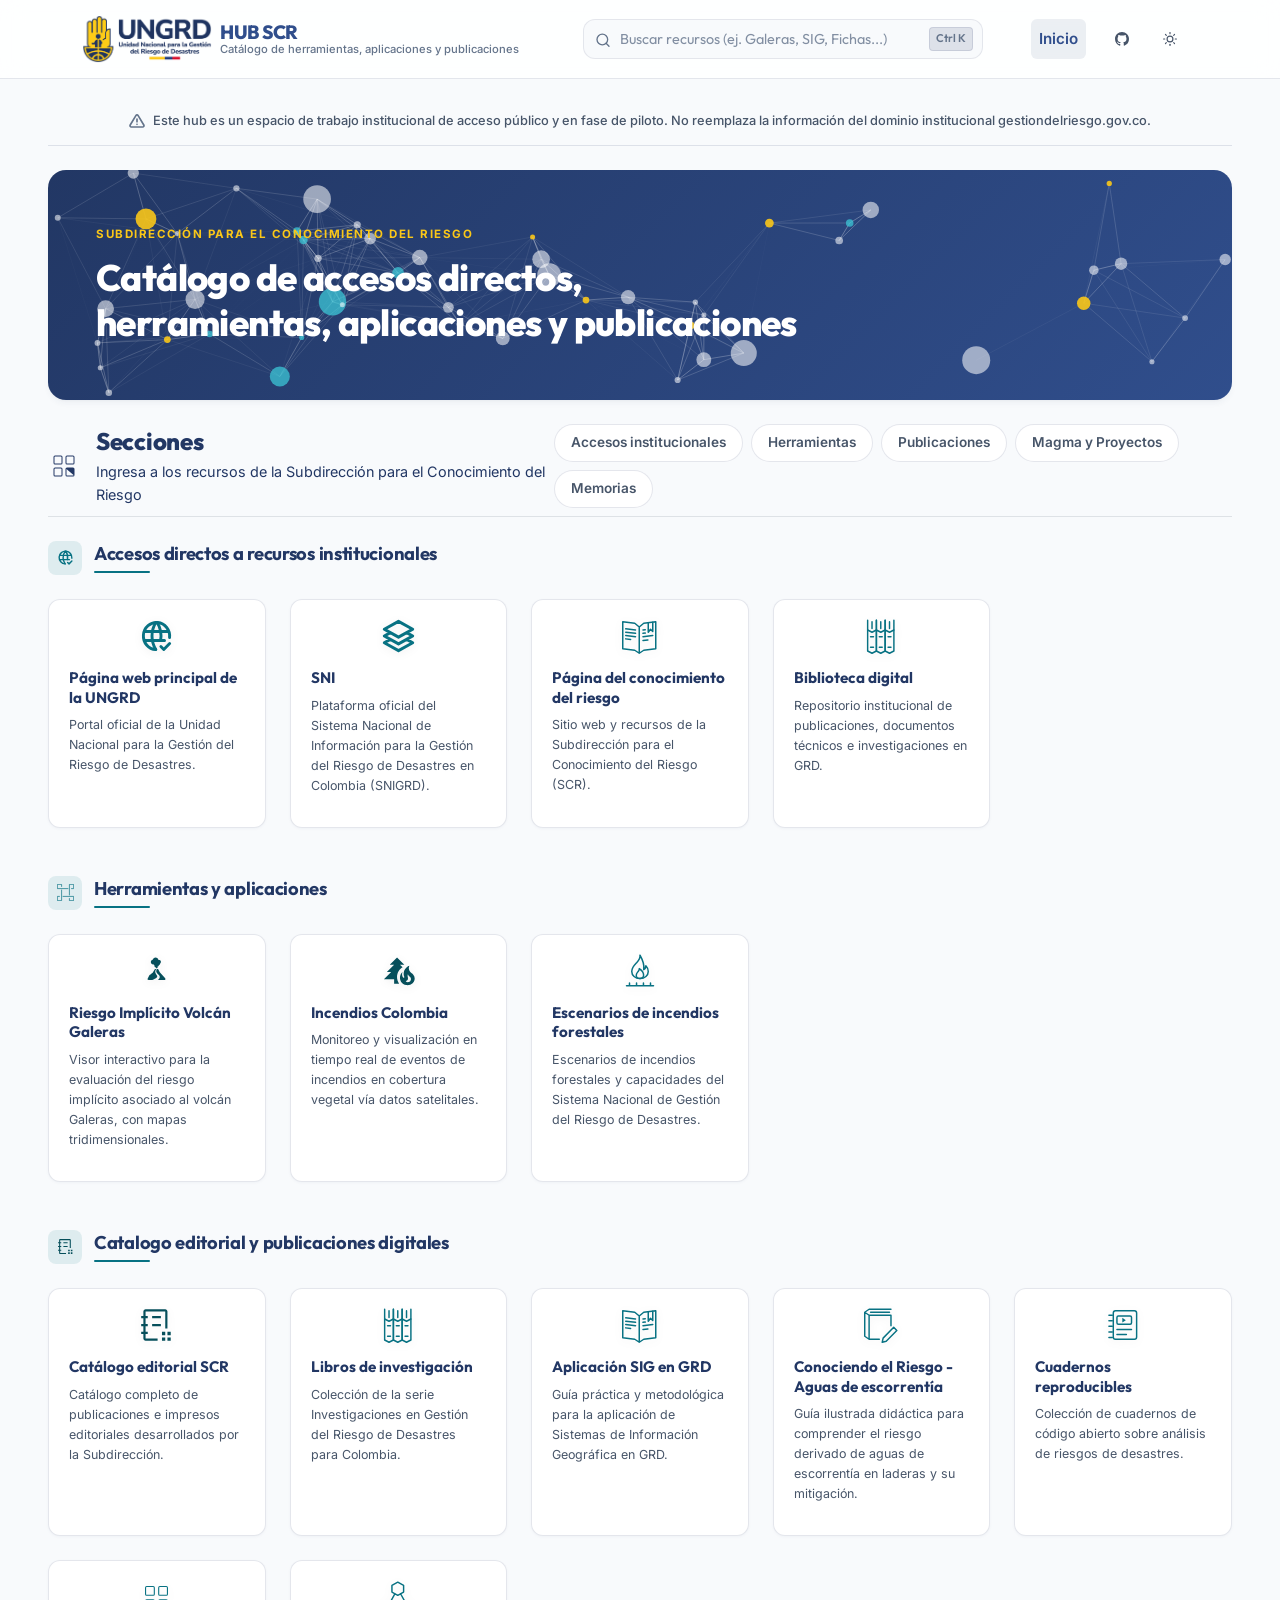
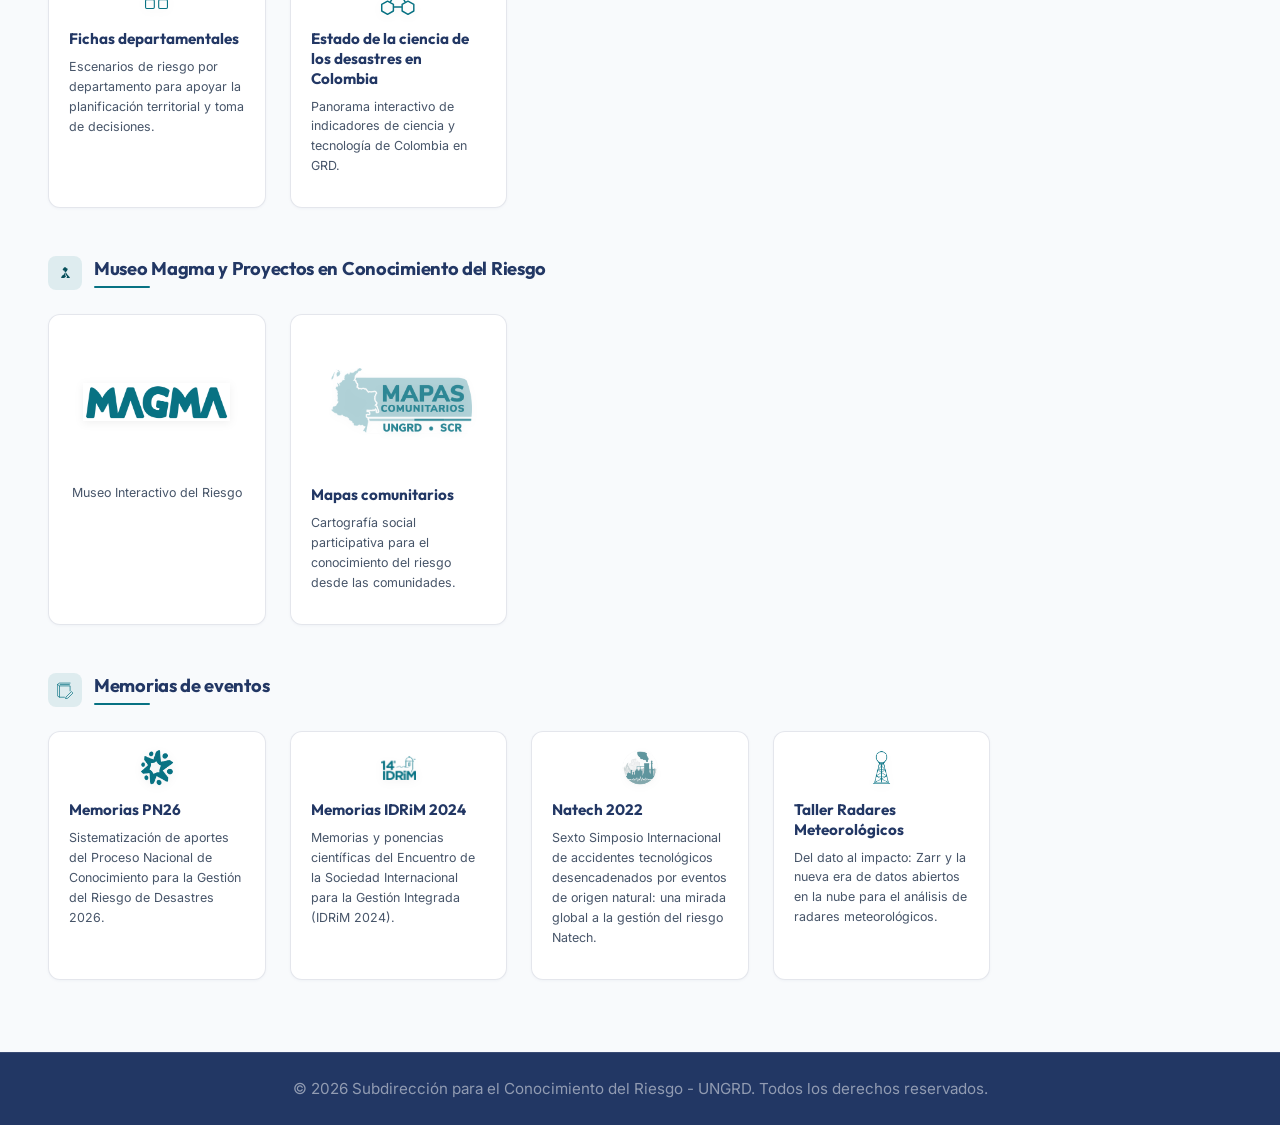
==== commit f747f40f: "Hero con red animada de nodos, íconos de cards centrados y texto de fase piloto - Reemplaza la ilust" ====
--- a/index.html
+++ b/index.html
@@ -34,8 +34,8 @@
   <meta property="twitter:image" content="https://scr-ungrd.github.io/hub/assets/illustrations/investigaciones.png">
 
   <!-- Favicons -->
-  <link rel="icon" type="image/png" href="assets/logos/mano_ungrd.png">
-  <link rel="apple-touch-icon" href="assets/logos/mano_ungrd.png">
+  <link rel="icon" type="image/png" href="assets/logos/favicon-ungrd.png">
+  <link rel="apple-touch-icon" href="assets/logos/favicon-ungrd.png">
 
   <!-- Fonts (Google Fonts) -->
   <link rel="preconnect" href="https://fonts.googleapis.com">
@@ -167,27 +167,16 @@
           <line x1="12" y1="9" x2="12" y2="13"></line>
           <line x1="12" y1="17" x2="12.01" y2="17"></line>
         </svg>
-        <span>Este hub es un espacio de trabajo institucional de acceso público y en continuo desarrollo. No reemplaza la información del dominio institucional gestiondelriesgo.gov.co.</span>
+        <span>Este hub es un espacio de trabajo institucional de acceso público y en fase de piloto. No reemplaza la información del dominio institucional gestiondelriesgo.gov.co.</span>
       </div>
     </div>
 
     <!-- Hero Banner Section -->
     <section class="hero-banner animate-fade-in" aria-labelledby="hero-title">
-      <svg class="hero-pattern" viewBox="0 0 1344 352" preserveAspectRatio="none" xmlns="http://www.w3.org/2000/svg" aria-hidden="true">
-        <path d="M0 300 C 250 240, 350 340, 600 260 S 950 180, 1344 250" stroke="rgba(255,255,255,0.10)" stroke-width="2" fill="none"/>
-        <path d="M0 340 C 260 280, 380 380, 650 300 S 1000 220, 1344 300" stroke="rgba(255,255,255,0.07)" stroke-width="2" fill="none"/>
-        <path d="M0 40 C 300 90, 420 10, 700 70 S 1050 130, 1344 60" stroke="rgba(255,255,255,0.07)" stroke-width="2" fill="none"/>
-      </svg>
       <div class="row align-items-center py-4 px-3 px-md-5">
         <div class="col-lg-8 col-md-12 text-white">
           <p class="hero-eyebrow">Subdirección para el Conocimiento del Riesgo</p>
           <h1 class="hero-title" id="hero-title">Catálogo de accesos directos, herramientas, aplicaciones y publicaciones</h1>
-        </div>
-        <div class="col-lg-4 d-none d-lg-flex justify-content-center">
-          <div class="hero-ill-container">
-            <img src="assets/illustrations/sig.png" alt="Representación de Capas de Información Geográfica"
-              class="hero-ill img-fluid" loading="eager">
-          </div>
         </div>
       </div>
     </section>
@@ -685,6 +674,7 @@
 
   <!-- Custom logic JS -->
   <script src="js/main.js"></script>
+  <script src="js/hero-network.js"></script>
 </body>
 
 </html>
--- a/css/style.css
+++ b/css/style.css
@@ -190,13 +190,18 @@
   margin-top: 15px;
 }
 
-.hero-pattern {
+.hero-network {
   position: absolute;
   inset: 0;
   width: 100%;
   height: 100%;
-  opacity: 0.5;
   pointer-events: none;
+}
+
+.hero-banner > .row {
+  position: relative;
+  z-index: 1;
+  min-height: 230px;
 }
 
 .hero-eyebrow {
@@ -218,22 +223,6 @@
   line-height: 1.22;
   margin-bottom: 0;
   letter-spacing: -0.6px;
-}
-
-.hero-ill-container {
-  background-color: rgba(255, 255, 255, 0.07);
-  padding: 20px;
-  border-radius: var(--radius-md);
-  border: 1px solid rgba(255, 255, 255, 0.1);
-  display: flex;
-  align-items: center;
-  justify-content: center;
-  max-width: 250px;
-  backdrop-filter: blur(5px);
-}
-
-.hero-ill {
-  max-height: 150px;
 }
 
 /* Section Header (Scannability Icon + Description) */
@@ -421,22 +410,28 @@
 /* Standalone SVG Icon (No Box) */
 .card-icon-centered {
   display: flex;
-  justify-content: flex-start;
+  justify-content: center;
   align-items: center;
   margin: 0 0 14px 0;
   width: 100%;
+  height: 32px; /* altura original del ícono: el aumento del 10% sobresale sin alterar el tamaño de la card */
+}
+
+.card-icon-centered:has(.card-svg-icon-magma) {
+  height: 134px;
 }
 
 .card-svg-icon {
-  width: 32px;
-  height: 32px;
+  flex: none;
+  width: 35.2px;  /* 32px + 10% */
+  height: 35.2px;
   object-fit: contain;
   filter: drop-shadow(0 2px 4px rgba(0, 0, 0, 0.06));
 }
 
 .card-svg-icon-magma {
-  width: 134px;
-  height: 134px;
+  width: 147.4px;  /* 134px + 10% */
+  height: 147.4px;
 }
 
 /* Card Body Content */
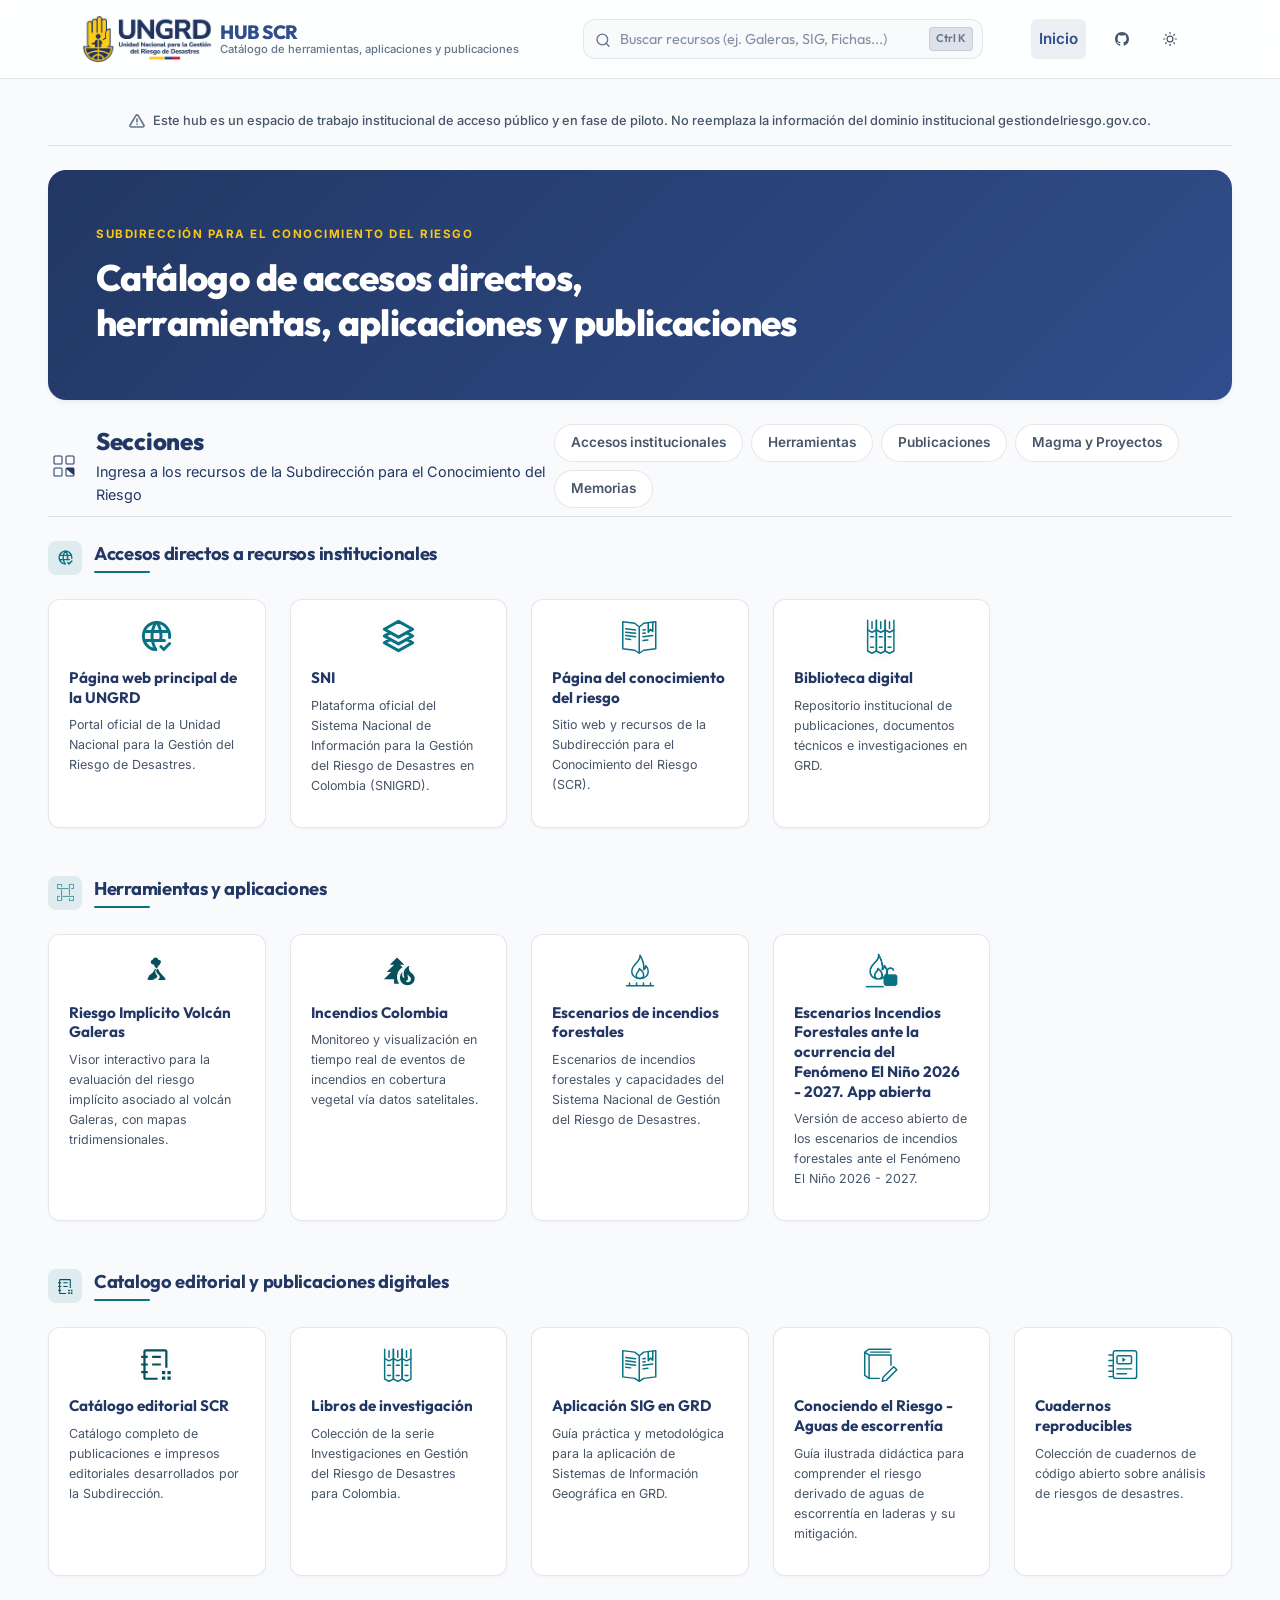
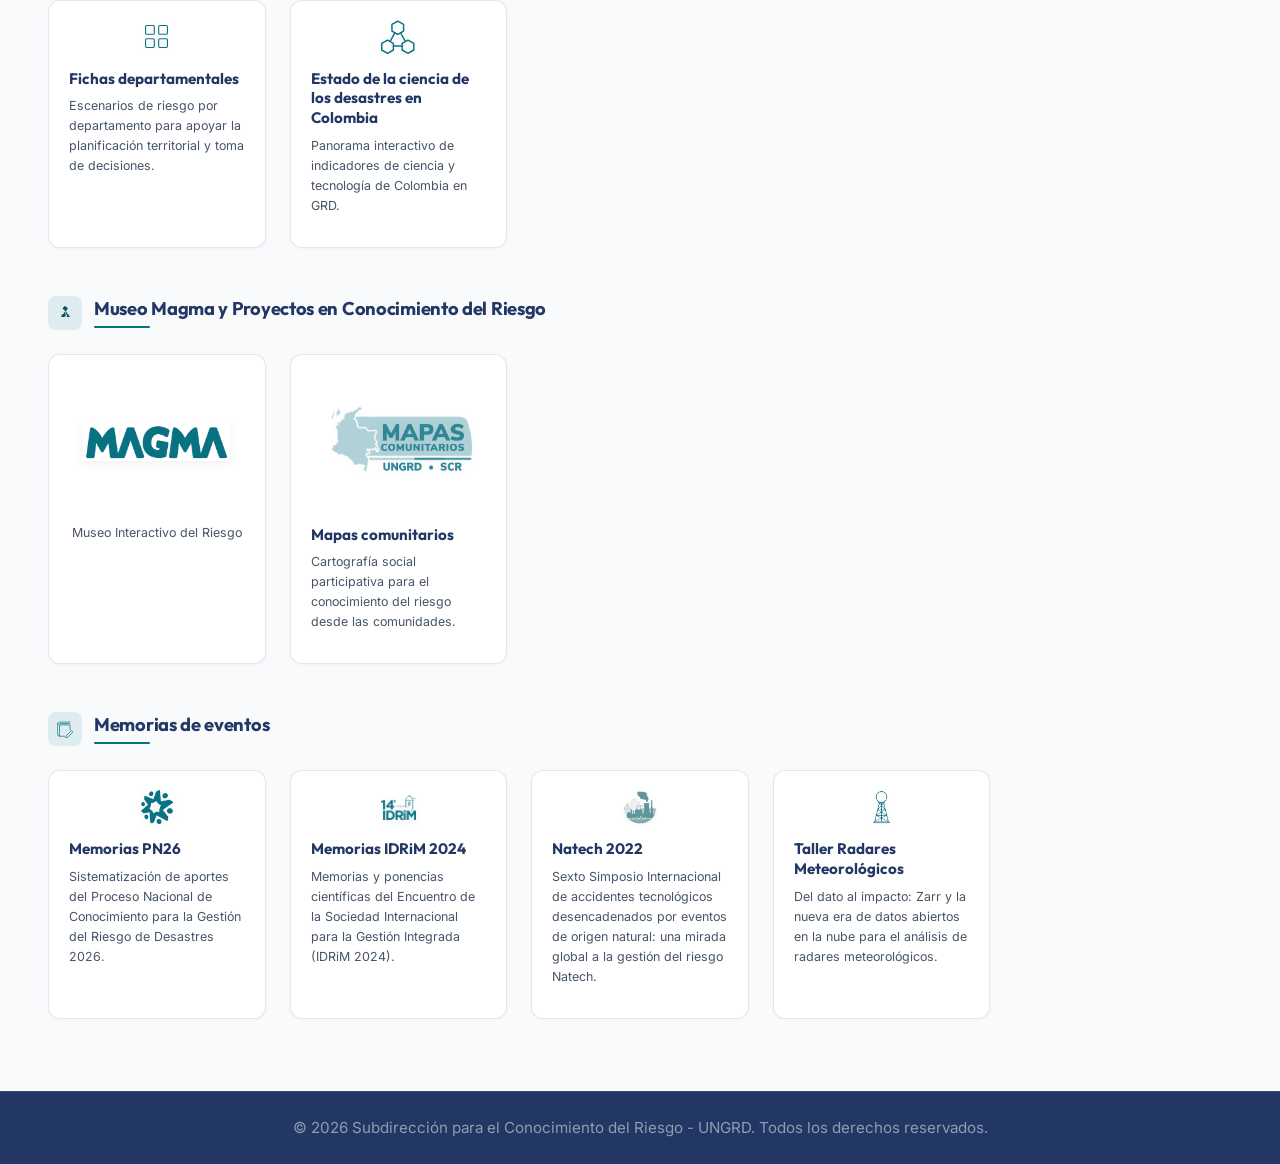
==== commit 39e8e5c5: "Agrega card Escenarios Incendios Forestales El Niño 2026-2027 (app abierta) Co-Authored-By: Claude S" ====
--- a/index.html
+++ b/index.html
@@ -370,6 +370,23 @@
             </a>
           </div>
 
+          <!-- CARD: Escenarios de incendios forestales - El Niño 2026-2027 (app abierta) -->
+          <div class="col resource-card-item" data-category="herramientas"
+            data-search-terms="escenarios incendios forestales fenomeno el nino 2026 2027 app abierta version libre acceso abierto sngrd amenaza municipios cobertura vegetal">
+            <a class="resource-card" href="https://scr-ungrd.github.io/escenarios-incendios-sngrd-free/" target="_blank" rel="noopener" aria-label="Abrir Escenarios de incendios forestales ante el Fenómeno El Niño 2026 - 2027, app abierta, en una nueva pestaña">
+              <div class="card-icon-centered">
+                <img src="assets/logos/escenarios-incendios-free-teal.png" alt="Ícono Escenarios de incendios forestales, app abierta" class="card-svg-icon"
+                  loading="lazy">
+              </div>
+              <div class="card-body-content">
+                <h4 class="card-resource-title">Escenarios Incendios Forestales ante la ocurrencia del Fenómeno El Niño 2026 - 2027. App abierta</h4>
+                <p class="card-resource-text">
+                  Versión de acceso abierto de los escenarios de incendios forestales ante el Fenómeno El Niño 2026 - 2027.
+                </p>
+              </div>
+            </a>
+          </div>
+
         </div>
       </div>
 
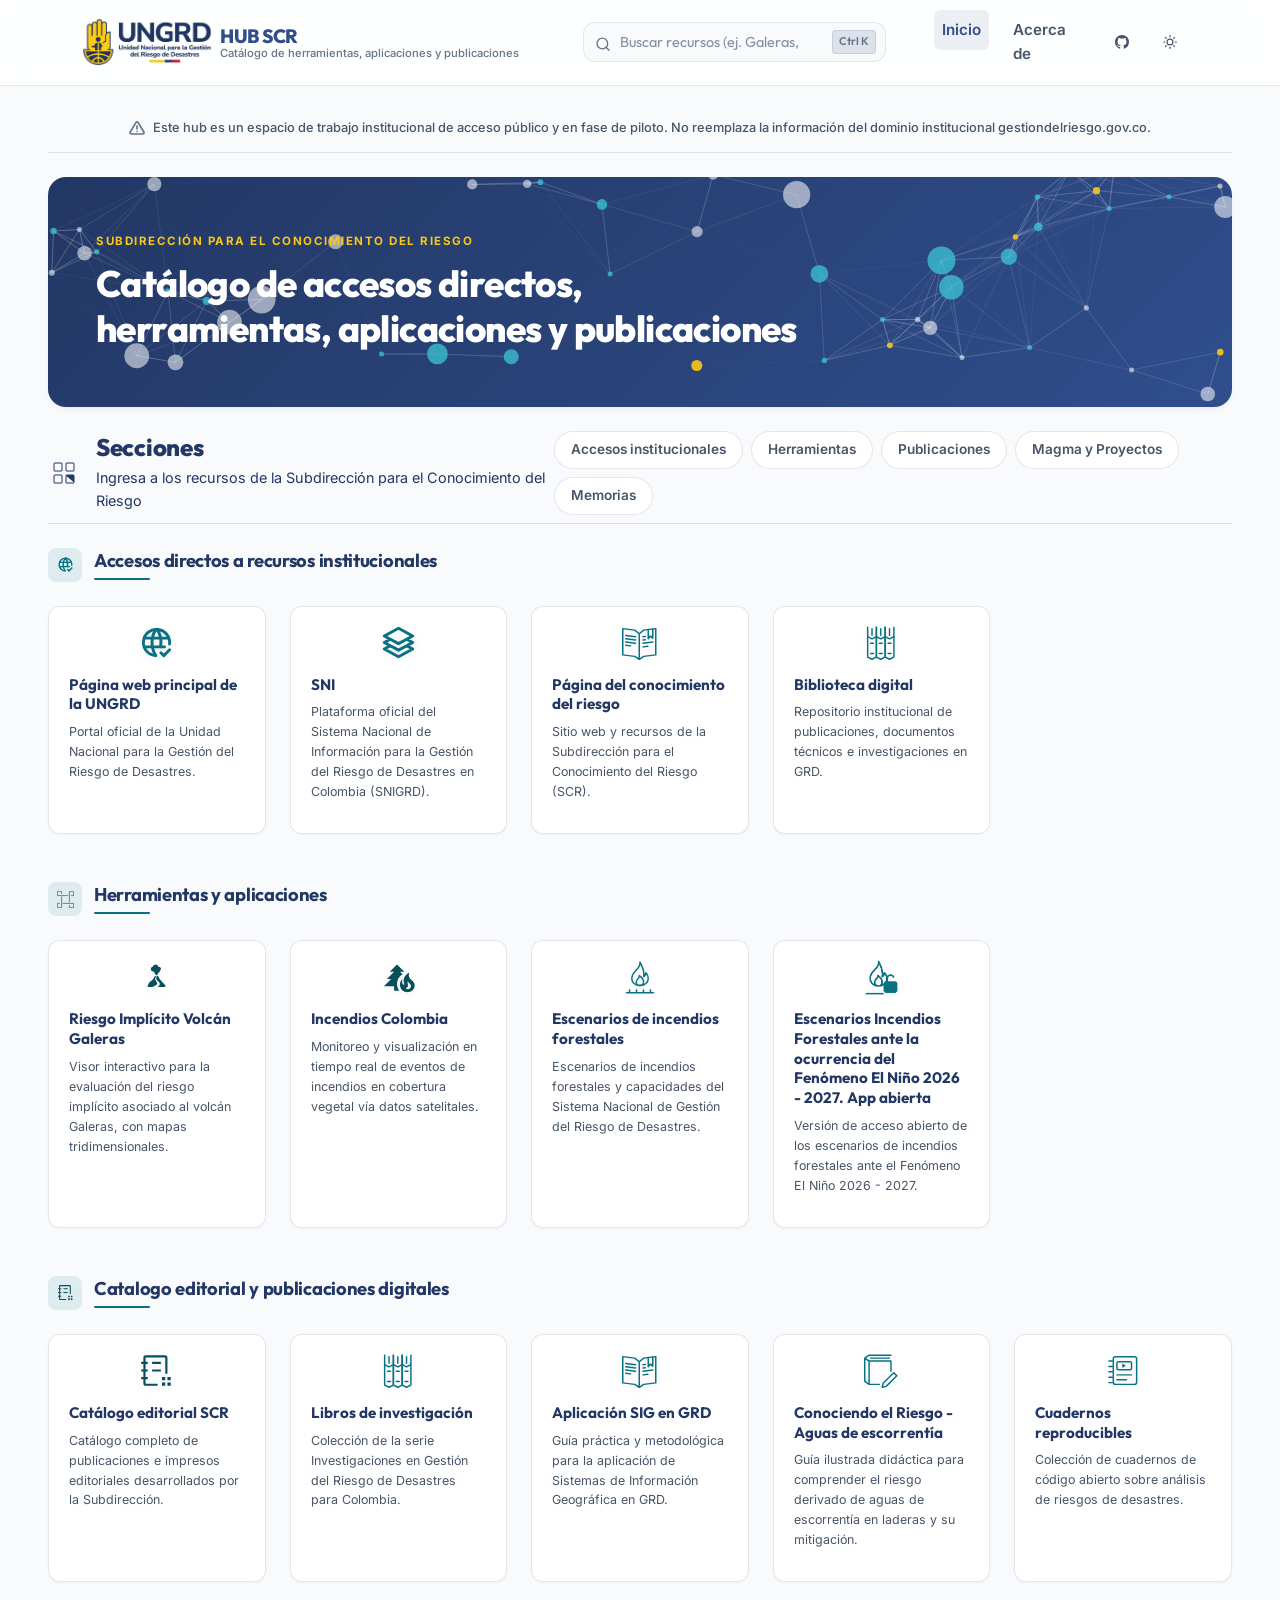
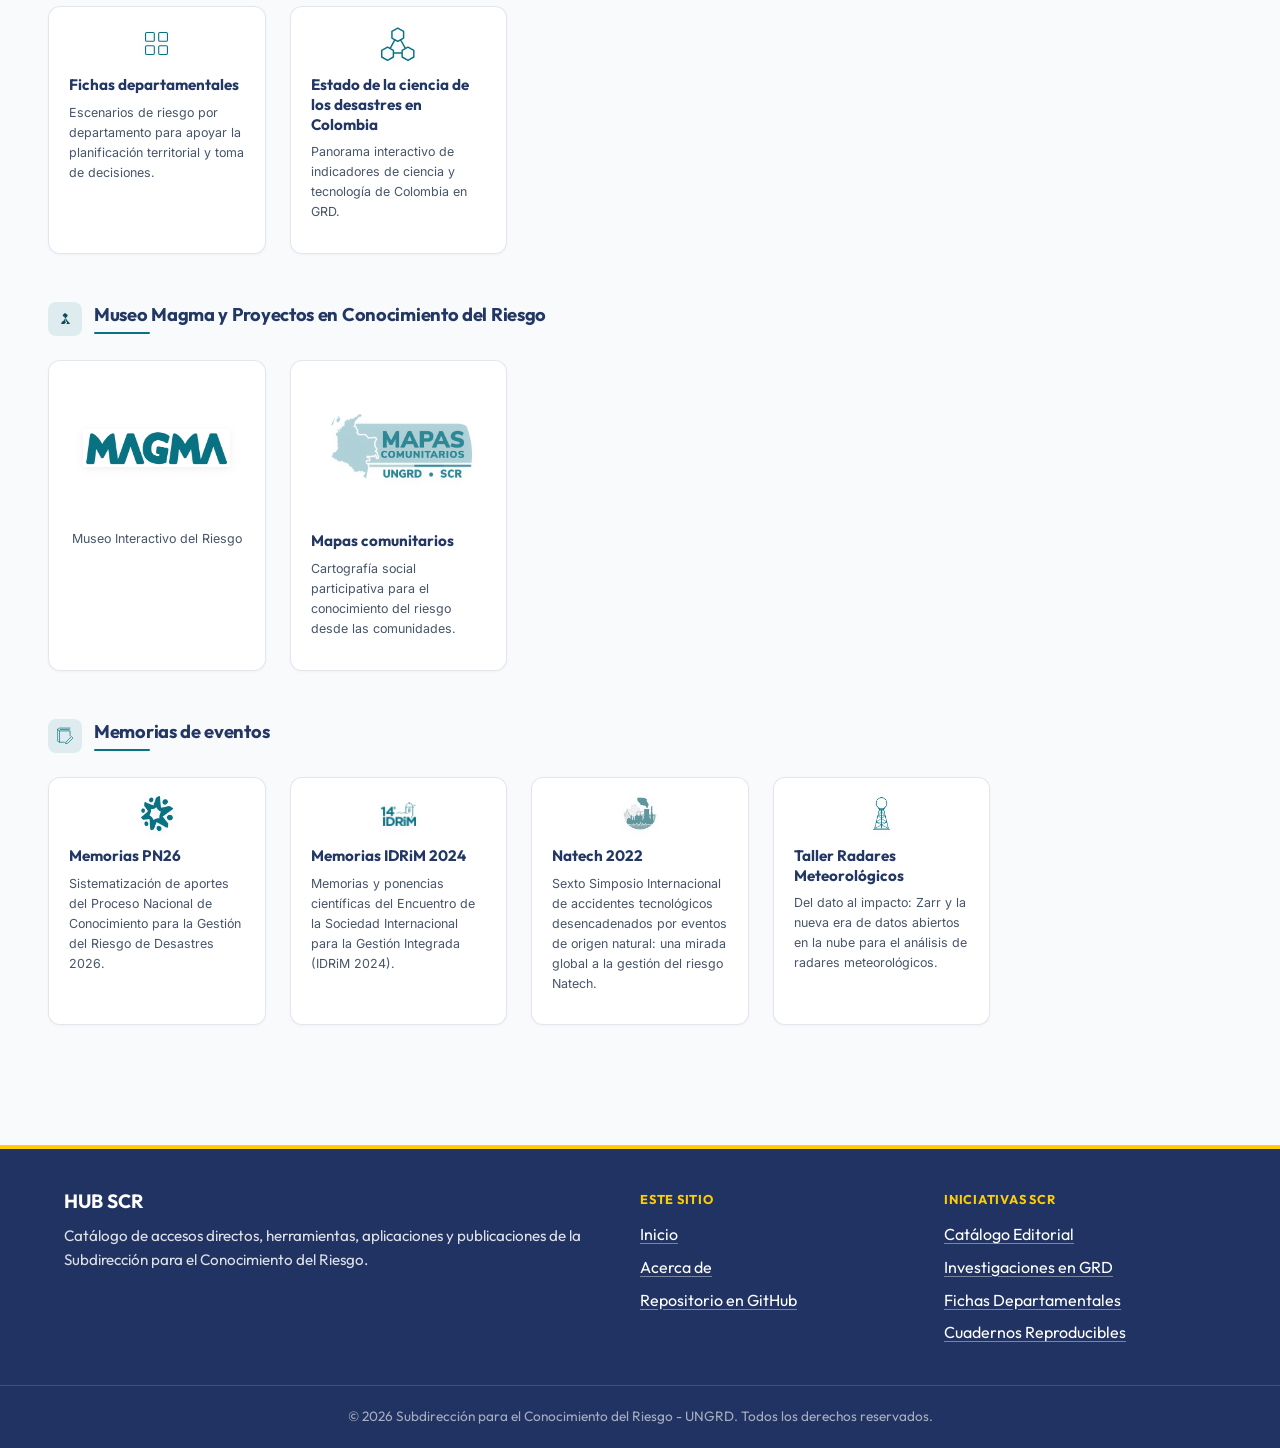
==== commit 318155e8: "Pie homogéneo SCR y nueva página Acerca de Co-Authored-By: Claude Opus 5.5 <noreply@anthropic.com>" ====
--- a/index.html
+++ b/index.html
@@ -96,6 +96,9 @@
           <ul class="navbar-nav flex-row gap-3">
             <li class="nav-item">
               <a class="nav-link active-link" href="#" aria-current="page">Inicio</a>
+            </li>
+            <li class="nav-item">
+              <a class="nav-link" href="acerca-de.html">Acerca de</a>
             </li>
           </ul>
         </nav>
@@ -671,16 +674,33 @@
 
   </main>
 
-  <!-- Complete Footer -->
-  <footer class="main-footer pt-4 pb-4" role="contentinfo">
-    <div class="container-fluid px-md-5 px-3">
-      <div class="row align-items-center">
-        <div class="col-12 text-center">
-          <p class="footer-text font-size-xs opacity-50 mb-0">
-            &copy; 2026 Subdirección para el Conocimiento del Riesgo - UNGRD. Todos los derechos reservados.
-          </p>
-        </div>
-      </div>
+  <!-- Pie de página homogéneo de los sitios SCR (modelo: Cuadernos Reproducibles; colores del Manual de Identidad Visual UNGRD 2024) -->
+  <footer id="scr-footer" role="contentinfo">
+    <div class="scr-footer__grid">
+      <div class="scr-footer__brand">
+        <p class="scr-footer__title">HUB SCR</p>
+        <p>Catálogo de accesos directos, herramientas, aplicaciones y publicaciones de la Subdirección para el Conocimiento del Riesgo.</p>
+      </div>
+      <nav aria-label="Este sitio">
+        <p class="scr-footer__head">Este sitio</p>
+        <ul>
+          <li><a href="index.html">Inicio</a></li>
+          <li><a href="acerca-de.html">Acerca de</a></li>
+          <li><a href="https://github.com/scr-ungrd/hub" target="_blank" rel="noopener noreferrer">Repositorio en GitHub</a></li>
+        </ul>
+      </nav>
+      <nav aria-label="Iniciativas SCR">
+        <p class="scr-footer__head">Iniciativas SCR</p>
+        <ul>
+          <li><a href="https://scr-ungrd.github.io/catalogo-publicaciones/" target="_blank" rel="noopener noreferrer">Catálogo Editorial</a></li>
+          <li><a href="https://scr-ungrd.github.io/investigaciones-grd-colombia/" target="_blank" rel="noopener noreferrer">Investigaciones en GRD</a></li>
+          <li><a href="https://scr-ungrd.github.io/fichas-departamentales-escenarios-riesgo/" target="_blank" rel="noopener noreferrer">Fichas Departamentales</a></li>
+          <li><a href="https://scr-ungrd.github.io/cuadernos-reproducibles/" target="_blank" rel="noopener noreferrer">Cuadernos Reproducibles</a></li>
+        </ul>
+      </nav>
+    </div>
+    <div class="scr-footer__notice">
+      <p>&copy; 2026 Subdirección para el Conocimiento del Riesgo - UNGRD. Todos los derechos reservados.</p>
     </div>
   </footer>
 
--- a/css/style.css
+++ b/css/style.css
@@ -604,3 +604,34 @@
   right: 0;
   z-index: 1025;
 }
+
+/* ============================================================
+   PIE DE PÁGINA HOMOGÉNEO SCR (modelo: Cuadernos Reproducibles)
+   Azul #213362 y amarillo #ffcd00 del Manual de Identidad Visual UNGRD 2024
+   ============================================================ */
+#scr-footer { background: #213362; color: #fff; border-top: 4px solid #ffcd00; margin-top: 3rem; }
+#scr-footer .scr-footer__grid { max-width: 1200px; margin: 0 auto; padding: 2.5rem 1.5rem 2rem; display: grid; grid-template-columns: 2fr 1fr 1fr; gap: 2rem; }
+#scr-footer p { margin: 0; color: rgba(255,255,255,.85); font-size: .95rem; line-height: 1.6; }
+#scr-footer .scr-footer__title { font-size: 1.2rem; font-weight: 700; color: #fff; margin: 0 0 .6rem; line-height: 1.3; }
+#scr-footer .scr-footer__head { font-size: .8rem; font-weight: 700; text-transform: uppercase; letter-spacing: .06em; color: #ffcd00; margin: 0 0 .75rem; }
+#scr-footer ul { list-style: none; margin: 0; padding: 0; }
+#scr-footer li { margin: 0 0 .45rem; }
+#scr-footer a { color: #fff; text-decoration: underline; text-decoration-color: rgba(255,255,255,.4); text-underline-offset: 3px; }
+#scr-footer a:hover, #scr-footer a:focus-visible { color: #ffcd00; text-decoration-color: #ffcd00; }
+#scr-footer .scr-footer__notice { border-top: 1px solid rgba(255,255,255,.15); text-align: center; padding: 1.25rem 1rem; }
+#scr-footer .scr-footer__notice p { font-size: .85rem; color: rgba(255,255,255,.6); }
+@media (max-width: 768px) { #scr-footer .scr-footer__grid { grid-template-columns: 1fr; gap: 1.5rem; } }
+body.high-contrast #scr-footer { background: #000 !important; border-top-color: #ffff00 !important; }
+body.high-contrast #scr-footer a { color: #ffff00 !important; }
+
+/* Página "Acerca de" */
+.about-page { max-width: 860px; }
+.about-page .about-title { font-family: var(--font-primary); font-weight: 700; color: var(--text-main); margin-bottom: .25rem; }
+.about-page .about-subtitle { color: var(--text-muted); font-size: 1.15rem; margin-bottom: 2rem; }
+.about-page h2 { font-family: var(--font-primary); font-size: 1.4rem; font-weight: 700; color: var(--text-main); margin: 2.25rem 0 .75rem; }
+.about-page p, .about-page li, .about-page dd { color: var(--text-main); line-height: 1.75; }
+.about-page a { color: var(--color-primary-light); }
+[data-theme="dark"] .about-page a { color: var(--color-accent); }
+.about-team dt { color: var(--color-primary-light); font-weight: 700; margin-top: 1rem; }
+[data-theme="dark"] .about-team dt { color: var(--color-accent); }
+.about-team dd { margin: .25rem 0 0 1.5rem; }
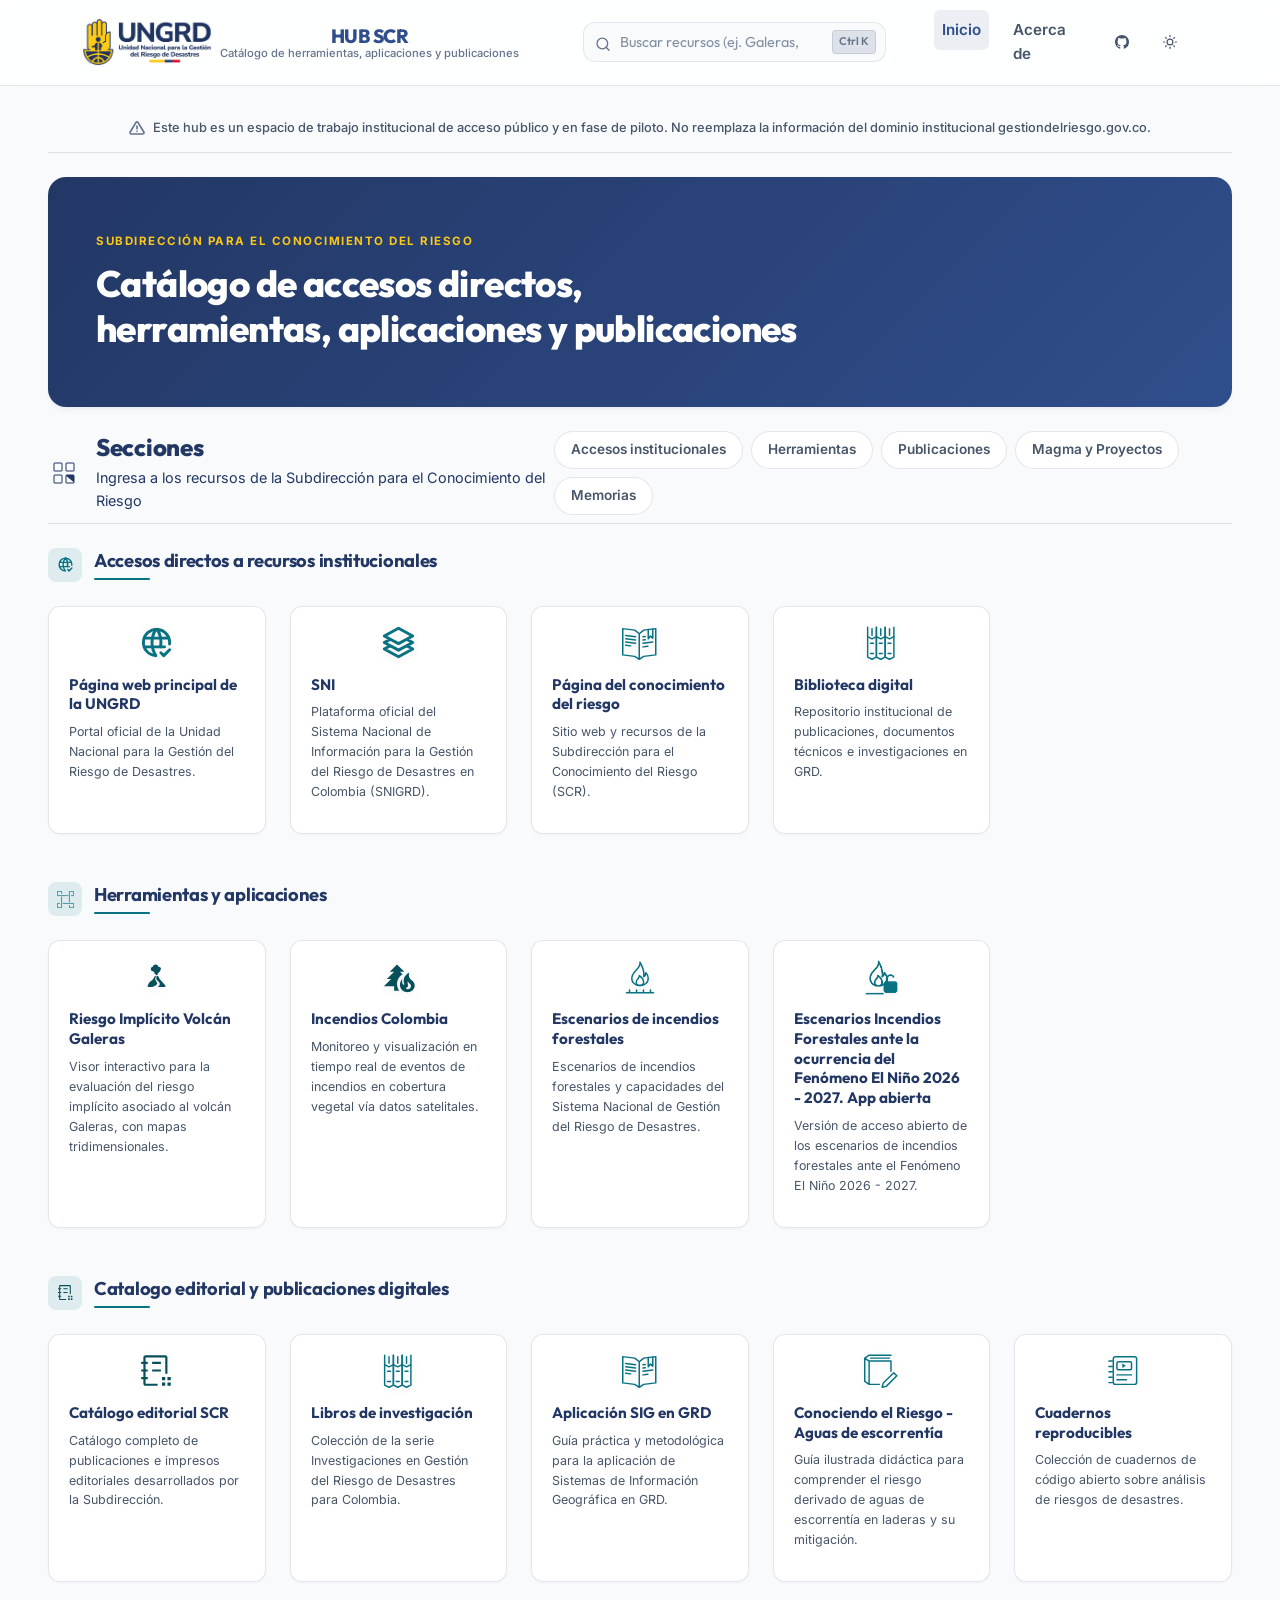
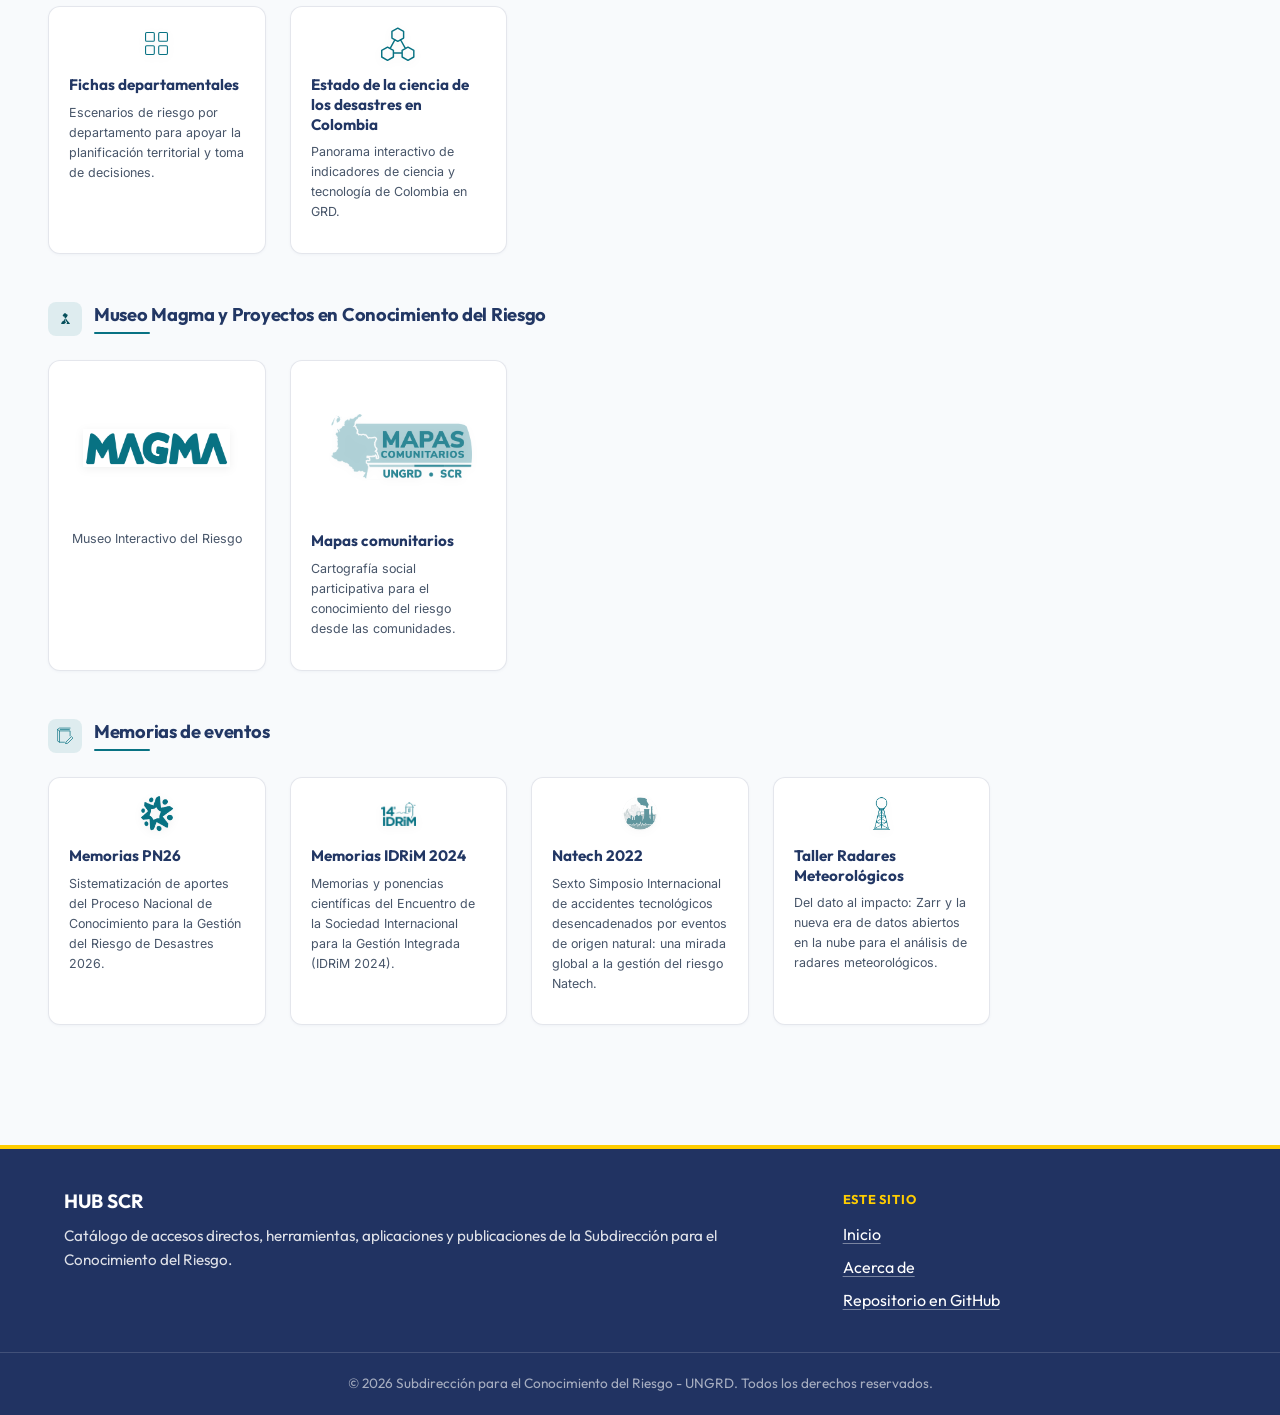
==== commit 877940be: "Retira la columna «Iniciativas SCR» del pie de página Co-Authored-By: Claude Opus 5.5 <noreply@anthr" ====
--- a/index.html
+++ b/index.html
@@ -689,15 +689,6 @@
           <li><a href="https://github.com/scr-ungrd/hub" target="_blank" rel="noopener noreferrer">Repositorio en GitHub</a></li>
         </ul>
       </nav>
-      <nav aria-label="Iniciativas SCR">
-        <p class="scr-footer__head">Iniciativas SCR</p>
-        <ul>
-          <li><a href="https://scr-ungrd.github.io/catalogo-publicaciones/" target="_blank" rel="noopener noreferrer">Catálogo Editorial</a></li>
-          <li><a href="https://scr-ungrd.github.io/investigaciones-grd-colombia/" target="_blank" rel="noopener noreferrer">Investigaciones en GRD</a></li>
-          <li><a href="https://scr-ungrd.github.io/fichas-departamentales-escenarios-riesgo/" target="_blank" rel="noopener noreferrer">Fichas Departamentales</a></li>
-          <li><a href="https://scr-ungrd.github.io/cuadernos-reproducibles/" target="_blank" rel="noopener noreferrer">Cuadernos Reproducibles</a></li>
-        </ul>
-      </nav>
     </div>
     <div class="scr-footer__notice">
       <p>&copy; 2026 Subdirección para el Conocimiento del Riesgo - UNGRD. Todos los derechos reservados.</p>
--- a/css/style.css
+++ b/css/style.css
@@ -610,7 +610,7 @@
    Azul #213362 y amarillo #ffcd00 del Manual de Identidad Visual UNGRD 2024
    ============================================================ */
 #scr-footer { background: #213362; color: #fff; border-top: 4px solid #ffcd00; margin-top: 3rem; }
-#scr-footer .scr-footer__grid { max-width: 1200px; margin: 0 auto; padding: 2.5rem 1.5rem 2rem; display: grid; grid-template-columns: 2fr 1fr 1fr; gap: 2rem; }
+#scr-footer .scr-footer__grid { max-width: 1200px; margin: 0 auto; padding: 2.5rem 1.5rem 2rem; display: grid; grid-template-columns: 2fr 1fr; gap: 2rem; }
 #scr-footer p { margin: 0; color: rgba(255,255,255,.85); font-size: .95rem; line-height: 1.6; }
 #scr-footer .scr-footer__title { font-size: 1.2rem; font-weight: 700; color: #fff; margin: 0 0 .6rem; line-height: 1.3; }
 #scr-footer .scr-footer__head { font-size: .8rem; font-weight: 700; text-transform: uppercase; letter-spacing: .06em; color: #ffcd00; margin: 0 0 .75rem; }
@@ -624,14 +624,22 @@
 body.high-contrast #scr-footer { background: #000 !important; border-top-color: #ffff00 !important; }
 body.high-contrast #scr-footer a { color: #ffff00 !important; }
 
-/* Página "Acerca de" */
-.about-page { max-width: 860px; }
-.about-page .about-title { font-family: var(--font-primary); font-weight: 700; color: var(--text-main); margin-bottom: .25rem; }
-.about-page .about-subtitle { color: var(--text-muted); font-size: 1.15rem; margin-bottom: 2rem; }
-.about-page h2 { font-family: var(--font-primary); font-size: 1.4rem; font-weight: 700; color: var(--text-main); margin: 2.25rem 0 .75rem; }
-.about-page p, .about-page li, .about-page dd { color: var(--text-main); line-height: 1.75; }
+/* Página "Acerca de": una sola familia (Outfit), un tamaño para todo el texto,
+   todo un punto más pequeño (calc(... - 1pt)) e interlineado sencillo (1.2) */
+.about-page { max-width: 860px; font-family: var(--font-primary); line-height: 1.2; }
+.about-page :is(h1, h2, p, li, dt, dd, strong, a, .alert) { font-family: var(--font-primary); line-height: 1.2; }
+.about-page .about-title { font-size: calc(1.4rem - 1pt); font-weight: 700; color: var(--text-main); margin-bottom: .35rem; }
+.about-page .about-subtitle { color: var(--text-muted); font-size: calc(1rem - 1pt); margin-bottom: 2rem; }
+.about-page h2 { font-size: calc(1.4rem - 1pt); font-weight: 700; color: var(--text-main); margin: 2rem 0 .6rem; }
+.about-page :is(p:not(.about-subtitle), li, dt, dd, .alert) { font-size: calc(1rem - 1pt); color: var(--text-main); }
+.about-page .alert { font-weight: 400; }
+.about-page li { margin-bottom: .25rem; }
+.about-page code { font-size: calc(1rem - 1pt); color: var(--text-main); background: rgba(127,127,127,.12); padding: 0 .3em; border-radius: 4px; }
 .about-page a { color: var(--color-primary-light); }
 [data-theme="dark"] .about-page a { color: var(--color-accent); }
 .about-team dt { color: var(--color-primary-light); font-weight: 700; margin-top: 1rem; }
 [data-theme="dark"] .about-team dt { color: var(--color-accent); }
-.about-team dd { margin: .25rem 0 0 1.5rem; }
+.about-team dd { margin: .35rem 0 0 1.5rem; }
+
+/* Encabezado: "HUB SCR" centrado respecto al subtítulo */
+.brand-text { text-align: center; }
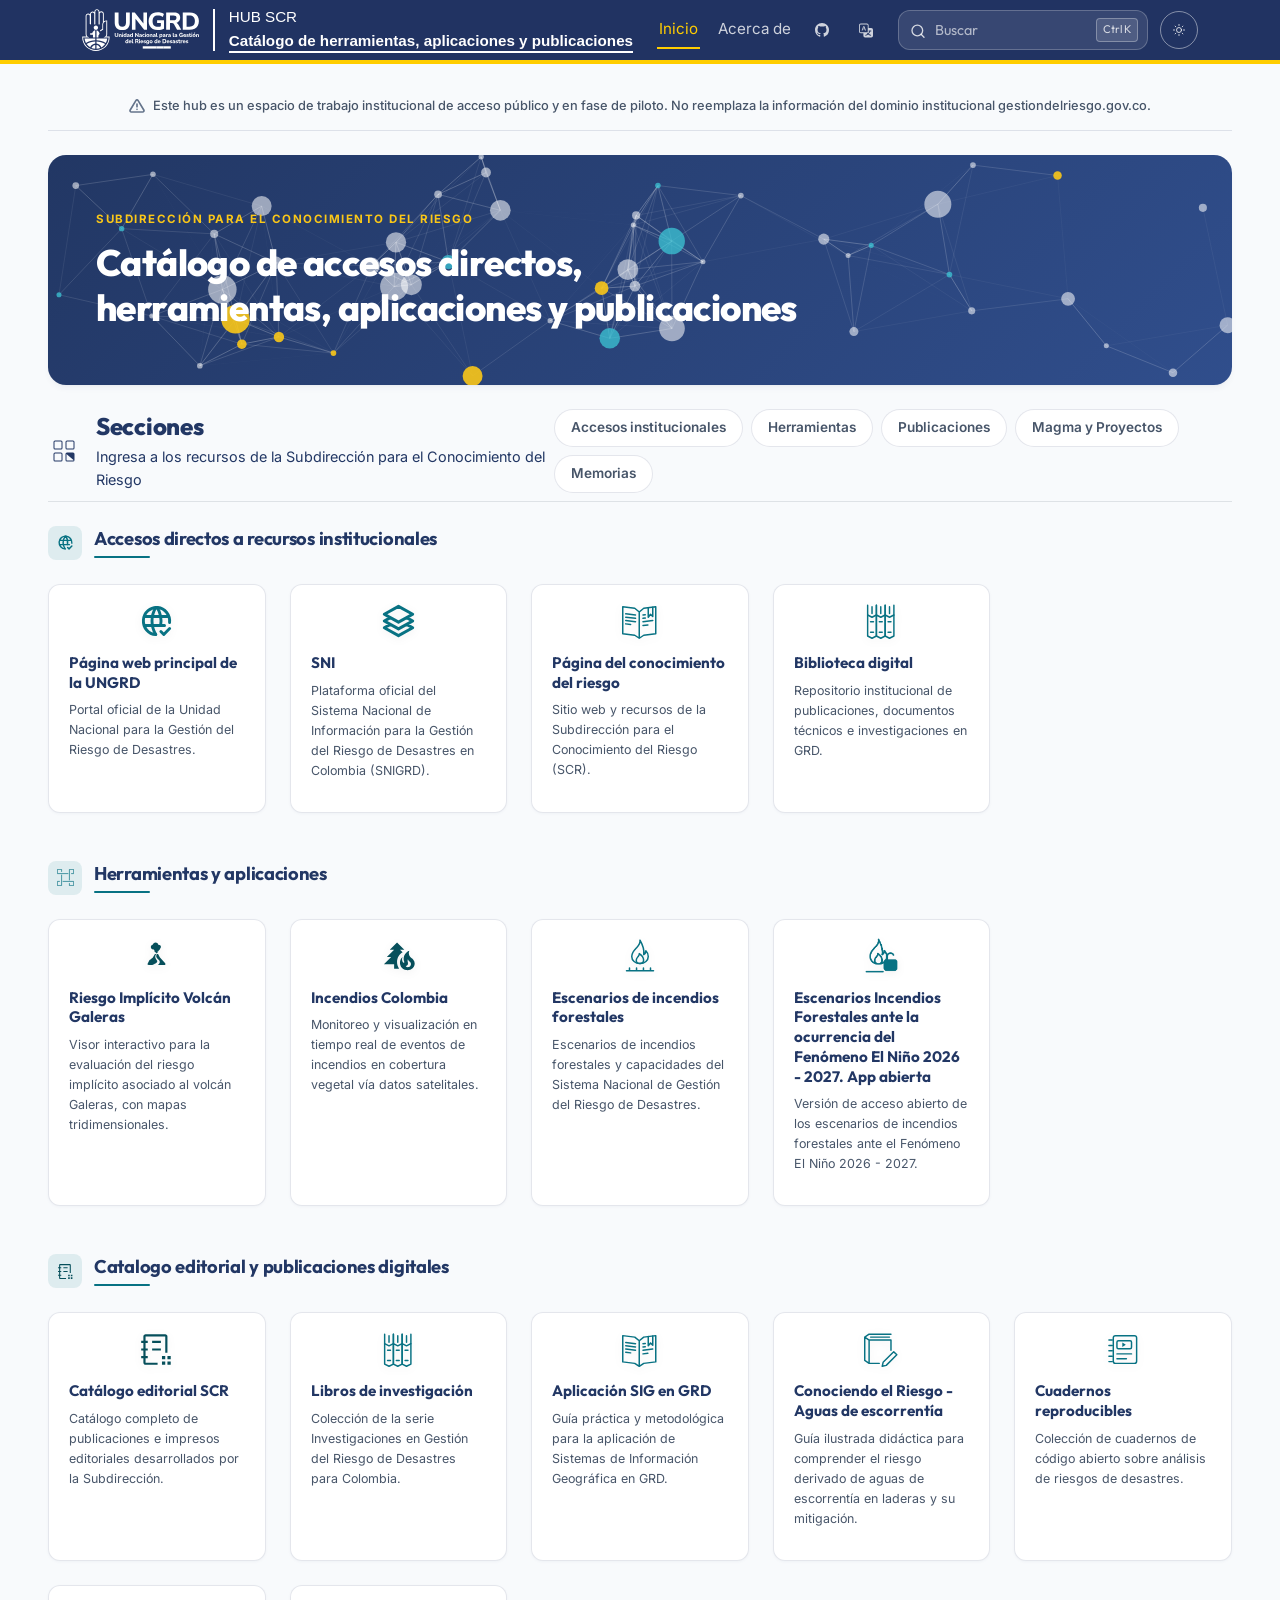
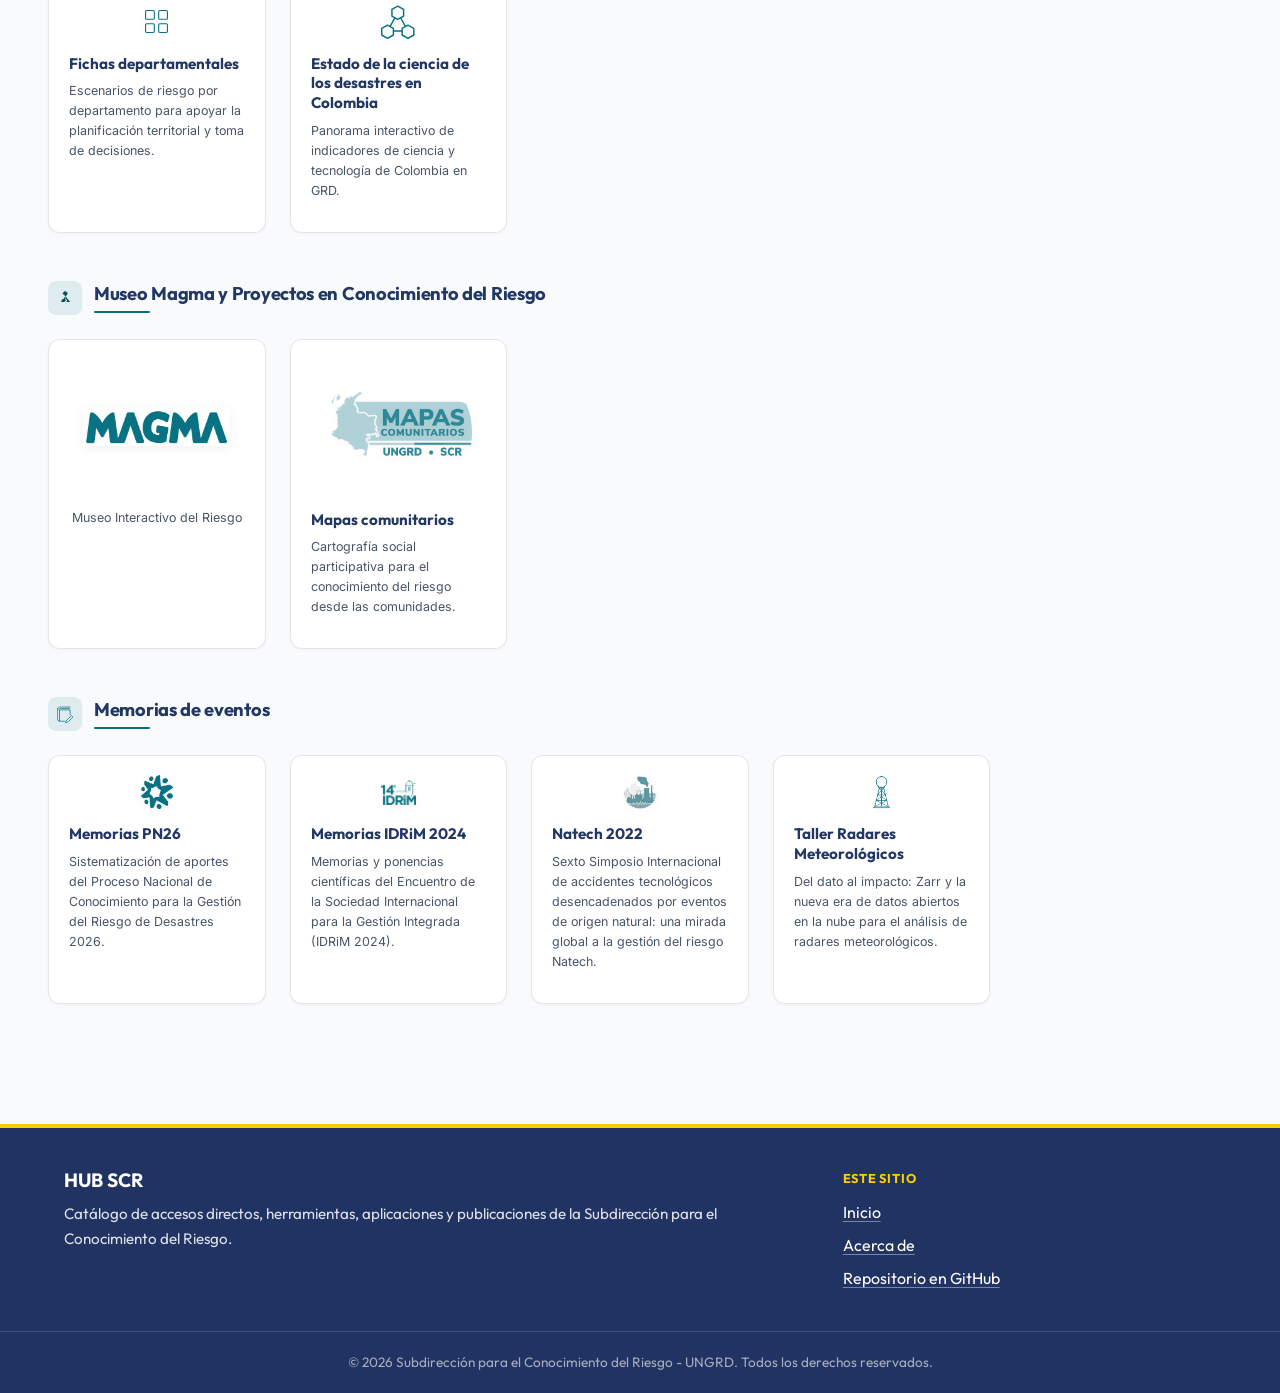
==== commit 83f6a915: "Barra de navegación institucional (modelo Cuadernos Reproducibles) - Azul #213362 con franja amarill" ====
--- a/index.html
+++ b/index.html
@@ -59,52 +59,42 @@
   <!-- Skip Link for Keyboard Accessibility (WCAG 2.4.1) -->
   <a href="#main-content" class="skip-link">Saltar al contenido principal</a>
 
-  <!-- Header (GitBook Inspired) -->
+  <!-- Barra de navegación institucional (modelo: Cuadernos Reproducibles):
+       firma UNGRD | nombre · secciones · íconos · buscador · tema -->
   <header class="navbar navbar-expand-lg sticky-top main-header" role="banner">
     <div class="container">
+      <!-- Botón de menú (celular) -->
+      <button class="navbar-toggler hub-toggler" type="button" data-bs-toggle="collapse" data-bs-target="#hub-nav"
+        aria-controls="hub-nav" aria-expanded="false" aria-label="Abrir menú">
+        <svg width="24" height="24" viewBox="0 0 24 24" fill="currentColor" aria-hidden="true"><path fill-rule="evenodd" d="M3 6.75A.75.75 0 0 1 3.75 6h16.5a.75.75 0 0 1 0 1.5H3.75A.75.75 0 0 1 3 6.75ZM3 12a.75.75 0 0 1 .75-.75h16.5a.75.75 0 0 1 0 1.5H3.75A.75.75 0 0 1 3 12Zm0 5.25a.75.75 0 0 1 .75-.75h16.5a.75.75 0 0 1 0 1.5H3.75a.75.75 0 0 1-.75-.75Z" clip-rule="evenodd"/></svg>
+      </button>
+
       <!-- Brand Logo & Titles -->
-      <a class="navbar-brand d-flex align-items-center me-3" href="#" aria-label="Inicio HUB SCR UNGRD">
-        <img src="assets/logos/Logo-UNGRD.png" alt="Logotipo Oficial UNGRD" class="header-logo me-2" loading="eager">
-        <div class="brand-text d-none d-sm-block">
+      <a class="navbar-brand d-flex align-items-center me-4" href="#" aria-label="Inicio HUB SCR UNGRD">
+        <img src="assets/logos/logo-ungrd-blanco.svg" alt="UNGRD - Unidad Nacional para la Gestión del Riesgo de Desastres" class="header-logo" loading="eager">
+        <span class="brand-divider" aria-hidden="true"></span>
+        <div class="brand-text">
           <span class="hub-title d-block">HUB SCR</span>
-          <span class="hub-subtitle d-block">Catálogo de herramientas, aplicaciones y publicaciones</span>
+          <span class="hub-subtitle d-none d-xl-block">Catálogo de herramientas, aplicaciones y publicaciones</span>
         </div>
       </a>
 
-      <!-- Center Search Bar (Always visible on Desktop) -->
-      <div class="header-search-wrapper d-none d-md-flex flex-grow-1 mx-lg-5 mx-3">
-        <form class="w-100" role="search" onsubmit="event.preventDefault();">
-          <div class="position-relative">
-            <span class="search-icon-placeholder" aria-hidden="true">
-              <svg width="16" height="16" viewBox="0 0 24 24" fill="none" stroke="currentColor" stroke-width="2"
-                stroke-linecap="round" stroke-linejoin="round">
-                <circle cx="11" cy="11" r="8"></circle>
-                <line x1="21" y1="21" x2="16.65" y2="16.65"></line>
-              </svg>
-            </span>
-            <input type="search" id="search-input" class="form-control search-input search-input-focus"
-              placeholder="Buscar recursos (ej. Galeras, SIG, Fichas...)" aria-label="Buscar recursos en el Hub">
-            <span class="search-kbd-shortcut d-none d-lg-inline-block" aria-hidden="true">Ctrl K</span>
-          </div>
-        </form>
-      </div>
-
-      <!-- Right Controls & Navigation Toggle -->
+      <!-- Secciones -->
+      <nav class="collapse navbar-collapse flex-grow-0 hub-nav" id="hub-nav" aria-label="Navegación principal">
+        <ul class="navbar-nav gap-lg-3">
+          <li class="nav-item">
+            <a class="nav-link active-link" href="#" aria-current="page">Inicio</a>
+          </li>
+          <li class="nav-item">
+            <a class="nav-link" href="acerca-de.html">Acerca de</a>
+          </li>
+        </ul>
+      </nav>
+
+      <!-- Íconos, buscador y tema (derecha) -->
       <div class="d-flex align-items-center ms-auto">
-        <!-- Navigation Links -->
-        <nav class="d-none d-lg-flex me-3" aria-label="Navegación principal">
-          <ul class="navbar-nav flex-row gap-3">
-            <li class="nav-item">
-              <a class="nav-link active-link" href="#" aria-current="page">Inicio</a>
-            </li>
-            <li class="nav-item">
-              <a class="nav-link" href="acerca-de.html">Acerca de</a>
-            </li>
-          </ul>
-        </nav>
-
         <!-- GitHub Repository Link -->
-        <a class="btn btn-header-icon me-2" href="https://github.com/scr-ungrd/hub" target="_blank" rel="noopener"
+        <a class="btn btn-header-icon me-1" href="https://github.com/scr-ungrd/hub" target="_blank" rel="noopener"
           aria-label="Ver repositorio en GitHub">
           <svg width="20" height="20" viewBox="0 0 16 16" fill="currentColor">
             <path
@@ -113,8 +103,44 @@
           </svg>
         </a>
 
+        <!-- Traducir al inglés -->
+        <a class="btn btn-header-icon me-1" href="https://translate.google.com/translate?sl=es&amp;tl=en&amp;u=https://scr-ungrd.github.io/hub/" target="_blank" rel="noopener noreferrer"
+          aria-label="Translate to English">
+          <svg width="19" height="19" viewBox="0 0 16 16" fill="currentColor" aria-hidden="true">
+            <path d="M4.545 6.714 4.11 8H3l1.862-5h1.284L8 8H6.833l-.435-1.286zm1.634-.736L5.5 3.956h-.049l-.679 2.022z"/>
+            <path d="M0 2a2 2 0 0 1 2-2h7a2 2 0 0 1 2 2v3h3a2 2 0 0 1 2 2v7a2 2 0 0 1-2 2H7a2 2 0 0 1-2-2v-3H2a2 2 0 0 1-2-2zm2-1a1 1 0 0 0-1 1v7a1 1 0 0 0 1 1h7a1 1 0 0 0 1-1V2a1 1 0 0 0-1-1zm7.138 9.995q.289.451.63.846c-.748.575-1.673 1.001-2.768 1.292.178.217.451.635.555.867 1.125-.359 2.08-.844 2.886-1.494.777.665 1.739 1.165 2.93 1.472.133-.254.414-.673.629-.89-1.125-.253-2.057-.694-2.82-1.284.681-.747 1.222-1.651 1.621-2.757H14V8h-3v1.047h.765c-.318.844-.74 1.546-1.272 2.13a6 6 0 0 1-.415-.492 2 2 0 0 1-.94.31"/>
+          </svg>
+        </a>
+
+        <!-- Buscador (escritorio), antes del botón de tema -->
+        <div class="header-search-wrapper d-none d-md-flex mx-2">
+          <form class="w-100" role="search" onsubmit="event.preventDefault();">
+            <div class="position-relative">
+              <span class="search-icon-placeholder" aria-hidden="true">
+                <svg width="16" height="16" viewBox="0 0 24 24" fill="none" stroke="currentColor" stroke-width="2"
+                  stroke-linecap="round" stroke-linejoin="round">
+                  <circle cx="11" cy="11" r="8"></circle>
+                  <line x1="21" y1="21" x2="16.65" y2="16.65"></line>
+                </svg>
+              </span>
+              <input type="search" id="search-input" class="form-control search-input search-input-focus"
+                placeholder="Buscar" aria-label="Buscar recursos en el Hub">
+              <span class="search-kbd-shortcut d-none d-lg-inline-block" aria-hidden="true">Ctrl K</span>
+            </div>
+          </form>
+        </div>
+
+        <!-- Search button for mobile -->
+        <button class="btn btn-header-icon d-md-none me-2" id="mobile-search-btn" aria-label="Buscar en el sitio">
+          <svg width="20" height="20" viewBox="0 0 24 24" fill="none" stroke="currentColor" stroke-width="2"
+            stroke-linecap="round" stroke-linejoin="round">
+            <circle cx="11" cy="11" r="8"></circle>
+            <line x1="21" y1="21" x2="16.65" y2="16.65"></line>
+          </svg>
+        </button>
+
         <!-- Dark Mode Toggle -->
-        <button class="btn btn-header-icon me-2" id="theme-toggle-btn" aria-label="Cambiar tema de color">
+        <button class="btn btn-header-icon btn-theme-toggle ms-1" id="theme-toggle-btn" aria-label="Cambiar tema de color">
           <!-- Light Mode Icon (Sun) -->
           <svg width="20" height="20" viewBox="0 0 24 24" fill="none" stroke="currentColor" stroke-width="2"
             stroke-linecap="round" stroke-linejoin="round" class="theme-icon-sun">
@@ -134,15 +160,6 @@
             <path d="M21 12.79A9 9 0 1 1 11.21 3 7 7 0 0 0 21 12.79z"></path>
           </svg>
         </button>
-
-        <!-- Search button for mobile -->
-        <button class="btn btn-header-icon d-md-none me-2" id="mobile-search-btn" aria-label="Buscar en el sitio">
-          <svg width="20" height="20" viewBox="0 0 24 24" fill="none" stroke="currentColor" stroke-width="2"
-            stroke-linecap="round" stroke-linejoin="round">
-            <circle cx="11" cy="11" r="8"></circle>
-            <line x1="21" y1="21" x2="16.65" y2="16.65"></line>
-          </svg>
-        </button>
       </div>
     </div>
 
--- a/css/style.css
+++ b/css/style.css
@@ -641,5 +641,77 @@
 [data-theme="dark"] .about-team dt { color: var(--color-accent); }
 .about-team dd { margin: .35rem 0 0 1.5rem; }
 
-/* Encabezado: "HUB SCR" centrado respecto al subtítulo */
-.brand-text { text-align: center; }
+
+/* ============================================================
+   BARRA DE NAVEGACIÓN INSTITUCIONAL (modelo: Cuadernos Reproducibles)
+   Azul #213362 con franja amarilla #ffcd00 (Manual de Identidad Visual
+   UNGRD 2024), en modo claro y oscuro. Orden: firma UNGRD en blanco |
+   nombre · secciones · íconos · buscador · tema.
+   ============================================================ */
+.main-header, [data-theme="dark"] .main-header {
+  background-color: #213362 !important;
+  backdrop-filter: none; -webkit-backdrop-filter: none;
+  border-bottom: 0 !important;
+  box-shadow: inset 0 -4px 0 #ffcd00;
+  padding: 8px 0 12px;
+}
+.main-header .header-logo { height: 42px; width: auto; }
+.main-header .brand-divider { width: 2px; align-self: stretch; background: #fff; margin: 2px 14px; }
+.main-header .brand-text .hub-title, [data-theme="dark"] .main-header .brand-text .hub-title { color: #fff; }
+.main-header .brand-text .hub-subtitle { color: rgba(255,255,255,.85); }
+.main-header .navbar-nav .nav-link { color: #fff !important; background: transparent !important; border-bottom: 2px solid transparent; border-radius: 0; padding: 6px 2px; }
+.main-header .navbar-nav .nav-link:hover, .main-header .navbar-nav .active-link { color: #ffcd00 !important; border-bottom-color: #ffcd00; }
+.main-header .btn-header-icon { color: #fff; }
+.main-header .btn-header-icon:hover { color: #ffcd00; background: rgba(255,255,255,.10); border-color: transparent; }
+.main-header .btn-theme-toggle { border: 1.5px solid rgba(255,255,255,.6); border-radius: 50%; width: 38px; height: 38px; }
+.main-header .btn-theme-toggle:hover { border-color: #ffcd00; }
+.main-header .header-search-wrapper { width: 250px; max-width: 250px; }
+.main-header .search-input { background-color: rgba(255,255,255,.10) !important; border-color: rgba(255,255,255,.35) !important; color: #fff !important; padding-right: 56px !important; }
+.main-header .search-input::placeholder { color: rgba(255,255,255,.75); }
+.main-header .search-input:focus { border-color: #ffcd00 !important; box-shadow: none !important; }
+.main-header .search-icon-placeholder { color: rgba(255,255,255,.85); }
+.main-header .search-kbd-shortcut { background: rgba(255,255,255,.12); border-color: rgba(255,255,255,.3); color: #fff; }
+body.high-contrast .main-header { background-color: #000 !important; box-shadow: inset 0 -4px 0 #ffff00; }
+
+/* Altura unificada con Cuadernos Reproducibles: 64 px en escritorio y 60 px en celular (< 640 px),
+   franja amarilla de 4 px incluida; firma UNGRD de 28 px en celular, igual que los demás sitios. */
+.main-header { padding: 0 0 4px !important; }
+.main-header > .container { min-height: 60px; }
+@media (max-width: 640px) {
+  .main-header > .container { min-height: 56px; }
+  .main-header .header-logo { height: 28px; }
+  .main-header .brand-divider { margin: 2px 10px; }
+}
+
+/* Nombre del proyecto con el mismo estilo que los demás sitios SCR:
+   primera línea normal, segunda en negrita y subrayada, Helvetica 0,95 rem, alineado a la izquierda */
+.main-header .brand-text { text-align: left; line-height: 1.25; }
+.main-header .brand-text .hub-title, .main-header .brand-text .hub-subtitle {
+  font-family: 'Helvetica Neue', Helvetica, Arial, sans-serif; font-size: .95rem; letter-spacing: 0; color: #fff !important;
+}
+.main-header .brand-text .hub-title { font-weight: 400; }
+.main-header .brand-text .hub-subtitle { font-weight: 700; border-bottom: 2px solid #fff; padding-bottom: 1px; display: inline-block !important; }
+@media (max-width: 1199.98px) { .main-header .brand-text .hub-subtitle { display: none !important; } .main-header .brand-text .hub-title { font-weight: 700; border-bottom: 2px solid #fff; display: inline-block !important; padding-bottom: 1px; } }
+/* Botón ☰ y menú desplegable en celular */
+.main-header .hub-toggler { color: #fff; border: 1px solid rgba(255,255,255,.5); padding: .2rem .4rem; margin-right: .5rem; order: -1; }
+.main-header .hub-toggler:focus { box-shadow: 0 0 0 2px #ffcd00; }
+@media (max-width: 991.98px) {
+  .main-header .hub-nav { order: 30; flex-basis: 100%; }
+  .main-header .hub-nav .nav-link { padding: .5rem 0; }
+}
+
+/* ============================================================
+   TEXTO DE LA BARRA AL ESTILO COPERNICUS MARINE (help.marine.copernicus.eu)
+   Medido en su barra: blanco al 78 % (rgba(255,255,255,.78)) y peso 400.
+   Se aplica a enlaces, íconos, buscador y botón de tema; el logo y el nombre
+   del proyecto siguen en blanco pleno. Al pasar el cursor y en la página
+   activa, amarillo #ffcd00.
+   ============================================================ */
+.main-header .navbar-nav .nav-link { color: rgba(255,255,255,.78) !important; font-weight: 400 !important; }
+.main-header .navbar-nav .nav-link:hover, .main-header .navbar-nav .active-link { color: #ffcd00 !important; }
+.main-header .btn-header-icon, .main-header .hub-toggler { color: rgba(255,255,255,.78); }
+.main-header .btn-header-icon:hover, .main-header .hub-toggler:hover { color: #ffcd00; }
+.main-header .btn-theme-toggle, .main-header .hub-toggler { border-color: rgba(255,255,255,.45); }
+.main-header .search-input { color: rgba(255,255,255,.78) !important; border-color: rgba(255,255,255,.3) !important; }
+.main-header .search-input::placeholder, .main-header .search-icon-placeholder { color: rgba(255,255,255,.78); }
+.main-header .search-kbd-shortcut { color: rgba(255,255,255,.78); font-weight: 400; }
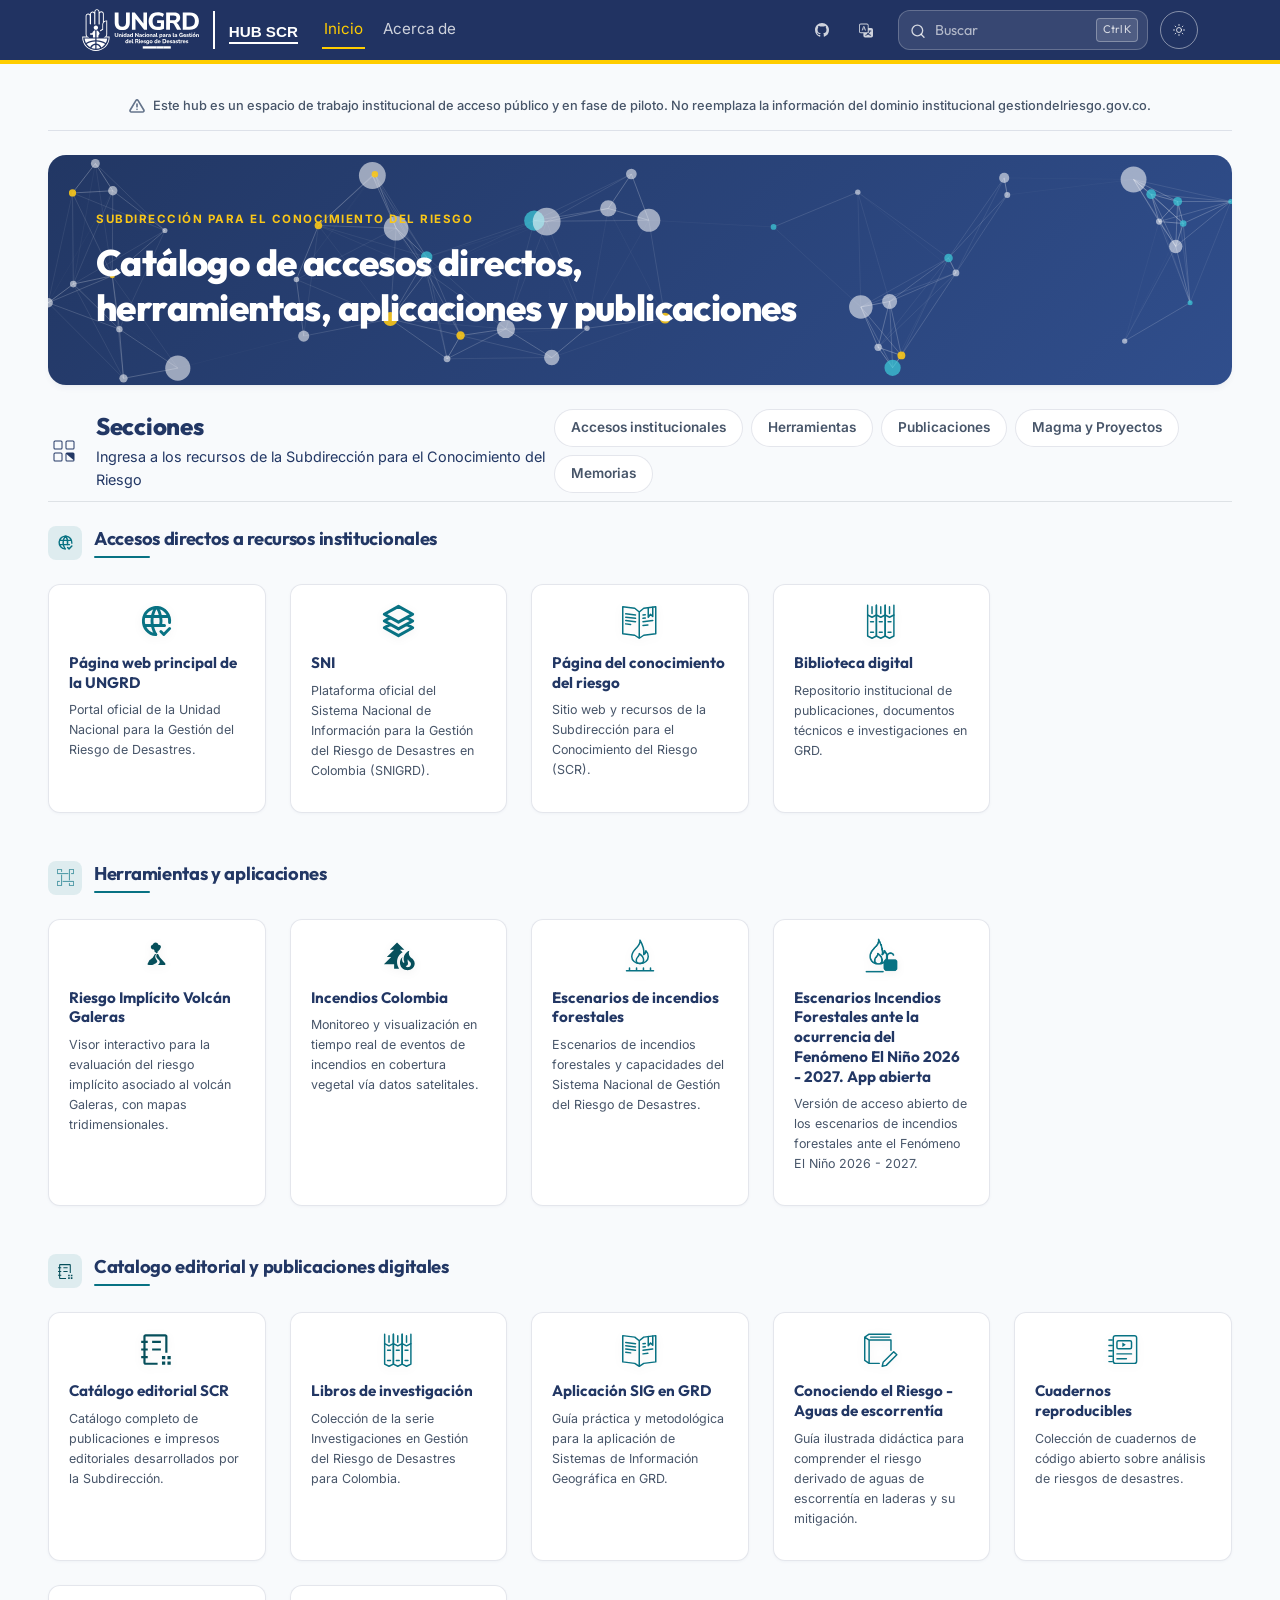
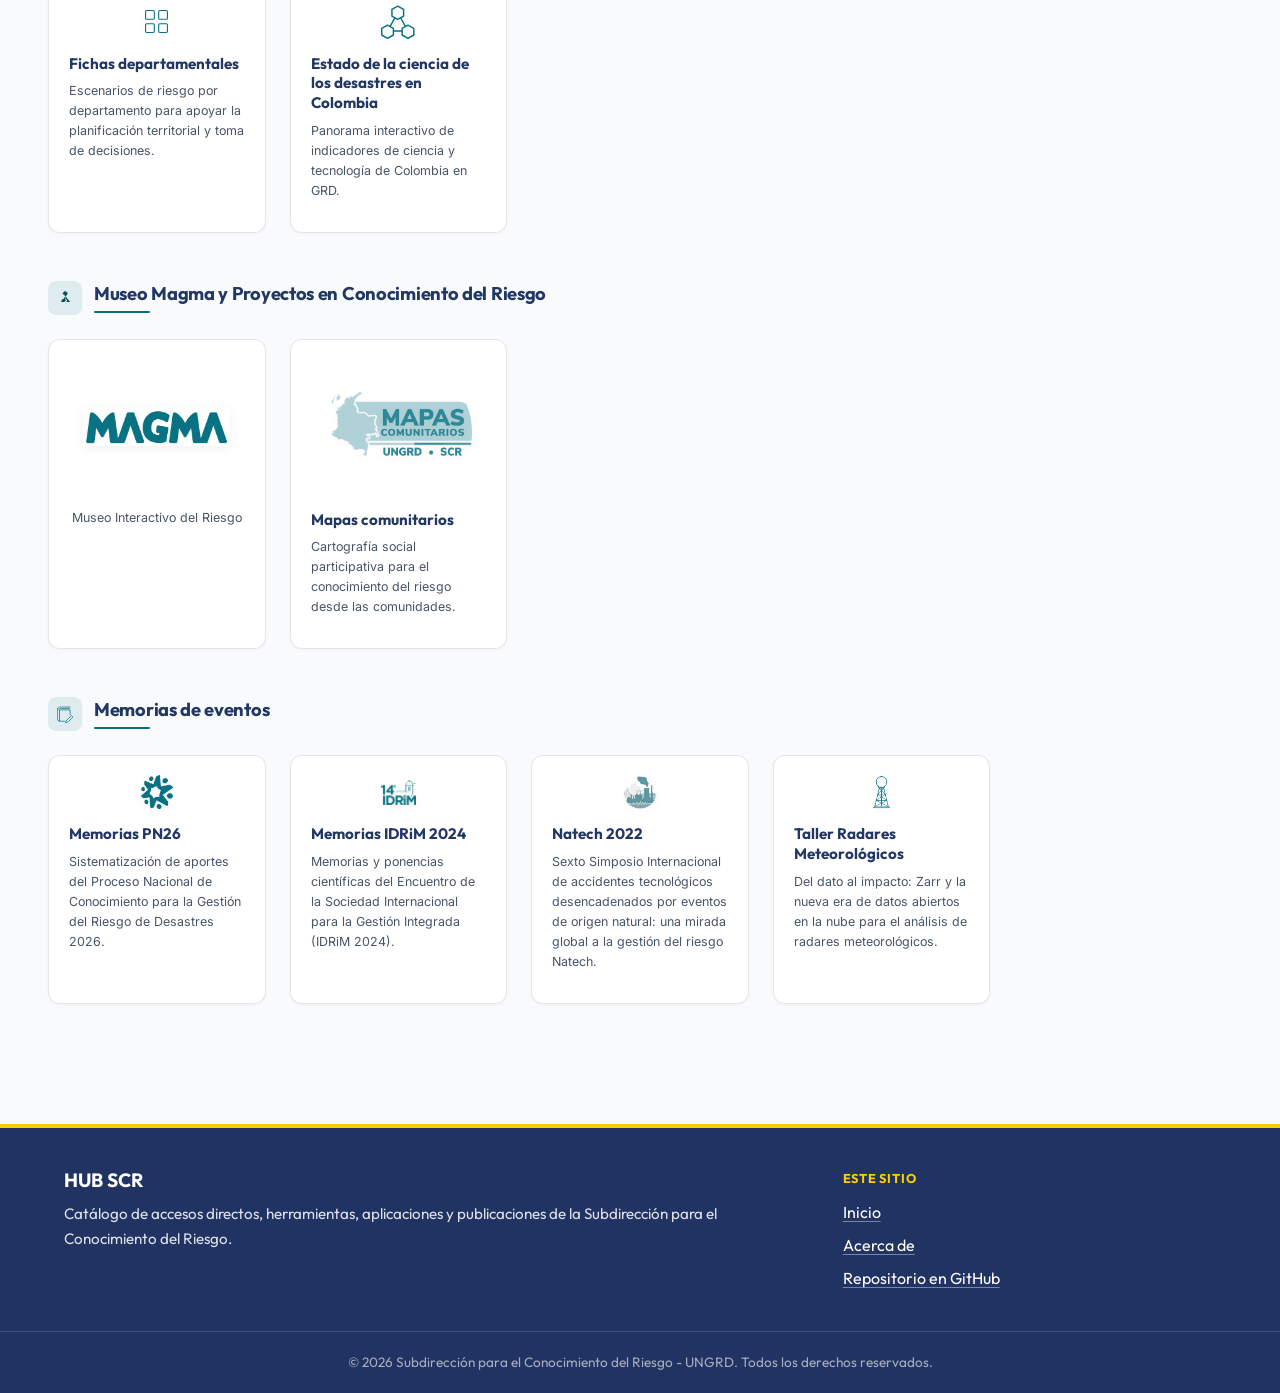
==== commit 9dd01e14: "Barra: se retira el subtítulo bajo «HUB SCR» Co-Authored-By: Claude Opus 5.5 <noreply@anthropic.com>" ====
--- a/index.html
+++ b/index.html
@@ -75,7 +75,6 @@
         <span class="brand-divider" aria-hidden="true"></span>
         <div class="brand-text">
           <span class="hub-title d-block">HUB SCR</span>
-          <span class="hub-subtitle d-none d-xl-block">Catálogo de herramientas, aplicaciones y publicaciones</span>
         </div>
       </a>
 
--- a/css/style.css
+++ b/css/style.css
@@ -691,7 +691,8 @@
 }
 .main-header .brand-text .hub-title { font-weight: 400; }
 .main-header .brand-text .hub-subtitle { font-weight: 700; border-bottom: 2px solid #fff; padding-bottom: 1px; display: inline-block !important; }
-@media (max-width: 1199.98px) { .main-header .brand-text .hub-subtitle { display: none !important; } .main-header .brand-text .hub-title { font-weight: 700; border-bottom: 2px solid #fff; display: inline-block !important; padding-bottom: 1px; } }
+/* Nombre en una sola línea ("HUB SCR"): negrita y subrayado, como la segunda línea de los demás sitios */
+.main-header .brand-text .hub-title { font-weight: 700; border-bottom: 2px solid #fff; display: inline-block !important; padding-bottom: 1px; }
 /* Botón ☰ y menú desplegable en celular */
 .main-header .hub-toggler { color: #fff; border: 1px solid rgba(255,255,255,.5); padding: .2rem .4rem; margin-right: .5rem; order: -1; }
 .main-header .hub-toggler:focus { box-shadow: 0 0 0 2px #ffcd00; }
